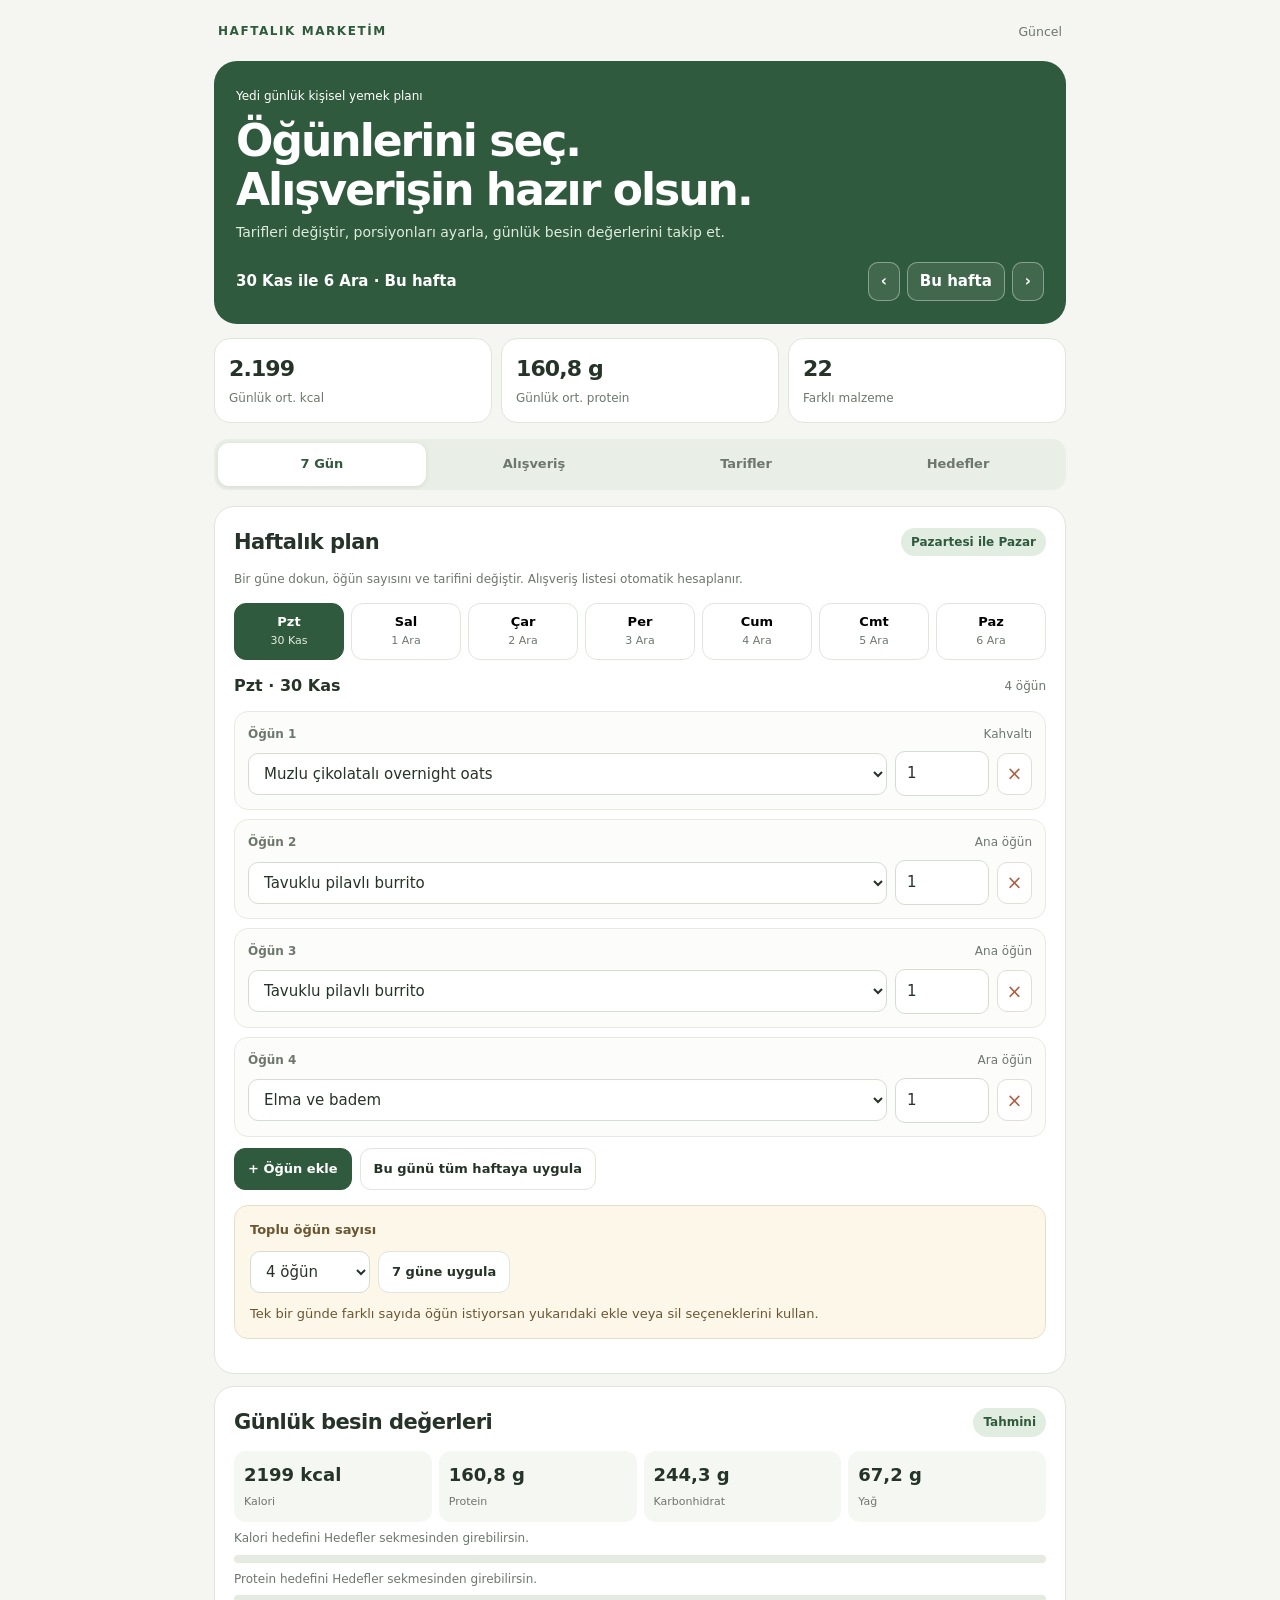
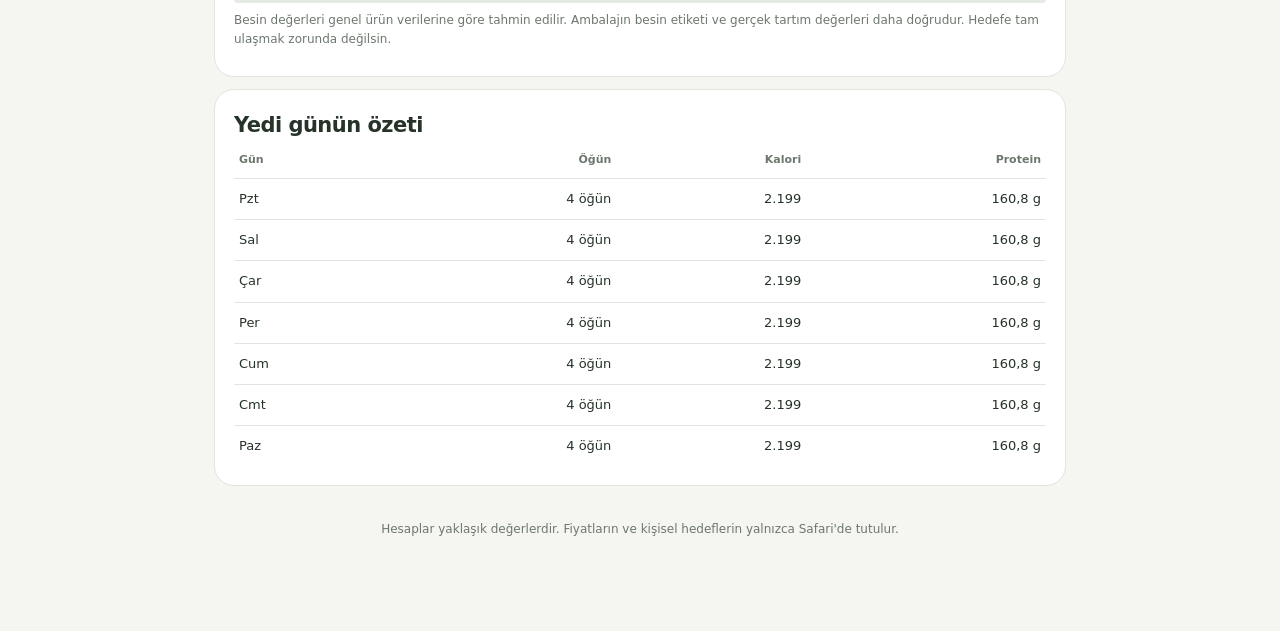
==== meal-planner/index.html @ 1e343ebe "Launch seven day recipe based shopping and nutrition planner" ====
<!doctype html>
<html lang="tr">
<head>
<meta charset="utf-8">
<meta name="viewport" content="width=device-width, initial-scale=1, viewport-fit=cover">
<meta name="theme-color" content="#f5f6f1">
<meta name="robots" content="noindex,nofollow">
<meta name="description" content="Yedi günlük yemek planı, tarifler, makro besin hesaplama ve alışveriş listesi.">
<title>Haftalık Marketim | Beslenme Planlayıcısı</title>
<link rel="stylesheet" href="./styles.v2.css?v=2.0">
<script defer src="./engine.v2.js?v=2.0"></script>
<script defer src="./app.v2.js?v=2.0"></script>
</head>
<body>
<main>
  <div class="top">
    <span class="brand">HAFTALIK MARKETİM</span>
    <small id="status">Yükleniyor</small>
  </div>
  <section class="hero">
    <span class="small">Yedi günlük kişisel yemek planı</span>
    <h1>Öğünlerini seç.<br>Alışverişin hazır olsun.</h1>
    <p>Tarifleri değiştir, porsiyonları ayarla, günlük besin değerlerini takip et.</p>
    <div class="weekrow">
      <strong id="weekLabel">Hafta yükleniyor</strong>
      <div class="weeknav">
        <button id="previous" aria-label="Önceki hafta">‹</button>
        <button id="now">Bu hafta</button>
        <button id="next" aria-label="Sonraki hafta">›</button>
      </div>
    </div>
  </section>
  <div id="loadError" class="loading" role="status">Plan yükleniyor...</div>
  <div id="mainContent" class="hidden">
    <div class="summary">
      <div class="metric"><b id="avgCalories">0</b><span>Günlük ort. kcal</span></div>
      <div class="metric"><b id="avgProtein">0 g</b><span>Günlük ort. protein</span></div>
      <div class="metric"><b id="ingredientCount">0</b><span>Farklı malzeme</span></div>
    </div>
    <nav class="tabs" role="tablist" aria-label="Uygulama bölümleri">
      <button data-tab="plan" class="active" role="tab" aria-selected="true">7 Gün</button>
      <button data-tab="shopping" role="tab" aria-selected="false">Alışveriş</button>
      <button data-tab="recipes" role="tab" aria-selected="false">Tarifler</button>
      <button data-tab="goals" role="tab" aria-selected="false">Hedefler</button>
    </nav>
    <section id="planPane">
      <div class="panel">
        <div class="panelheader"><h2>Haftalık plan</h2><span class="pill">Pazartesi ile Pazar</span></div>
        <p class="muted small">Bir güne dokun, öğün sayısını ve tarifini değiştir. Alışveriş listesi otomatik hesaplanır.</p>
        <div id="days" class="daylist" aria-label="Haftanın günleri"></div>
        <div class="panelheader">
          <h3 id="dayHeading">Gün</h3>
          <span id="mealCountText" class="small muted">4 öğün</span>
        </div>
        <div id="slots"></div>
        <div class="buttonrow">
          <button id="addMeal" class="btn main">+ Öğün ekle</button>
          <button id="cloneDay" class="btn">Bu günü tüm haftaya uygula</button>
        </div>
        <div class="note"><b>Toplu öğün sayısı</b>
          <div class="buttonrow">
            <select id="dailyMealCount" aria-label="Tüm günler için öğün sayısı" style="width:120px">
              <option value="1">1 öğün</option><option value="2">2 öğün</option>
              <option value="3">3 öğün</option><option value="4" selected>4 öğün</option>
              <option value="5">5 öğün</option><option value="6">6 öğün</option>
              <option value="7">7 öğün</option><option value="8">8 öğün</option>
            </select>
            <button id="applyCount" class="btn">7 güne uygula</button>
          </div>
          Tek bir günde farklı sayıda öğün istiyorsan yukarıdaki ekle veya sil seçeneklerini kullan.
        </div>
      </div>
      <div class="panel">
        <div class="panelheader"><h2>Günlük besin değerleri</h2><span class="pill">Tahmini</span></div>
        <div id="todayMacros" class="macrogrid"></div>
        <div class="targetline" id="calorieTargetText"></div><div class="track"><div id="calorieProgress" style="width:0%"></div></div>
        <div class="targetline" id="proteinTargetText"></div><div class="track"><div id="proteinProgress" style="width:0%"></div></div>
        <p class="muted small">Besin değerleri genel ürün verilerine göre tahmin edilir. Ambalajın besin etiketi ve gerçek tartım değerleri daha doğrudur. Hedefe tam ulaşmak zorunda değilsin.</p>
      </div>
      <div class="panel">
        <h2>Yedi günün özeti</h2>
        <table class="seven">
          <thead><tr><th>Gün</th><th>Öğün</th><th>Kalori</th><th>Protein</th></tr></thead>
          <tbody id="weekRows"></tbody>
        </table>
      </div>
    </section>
    <section id="shoppingPane" class="hidden">
      <div class="panel">
        <h2>Otomatik alışveriş listesi</h2>
        <p class="muted small">Aşağıdaki miktarlar 7 güne seçtiğin bütün tariflerin toplamıdır. Paketler Türkiye'deki yaygın satış boyutlarına yuvarlanır.</p>
        <p id="shoppingInfo"></p>
        <div class="toolbar">
          <input id="shopSearch" type="search" placeholder="Ürün ara" aria-label="Alışverişte ürün ara">
          <div class="filters">
            <button class="filter active" data-filter="all">Tümü</button>
            <button class="filter" data-filter="needed">Alınacak</button>
            <button class="filter" data-filter="bought">Alınan</button>
            <button class="filter" data-filter="stock">Evde var</button>
          </div>
        </div>
        <div class="note"><b>Fiyat hesabı</b>Paketli üründe bir paket fiyatı, açık reyonda 100 gram fiyatı gir. Toplam, gereken paket sayısıyla çarpılır. Bilinmeyen fiyatlar toplamın dışında kalır. “Evde var” seçeneği malzemenin tamamının evde bulunduğunu varsayar.</div>
        <div id="shopGroups"></div>
        <div class="buttonrow">
          <button id="copyShopping" class="btn main">Alınacak listeyi kopyala</button>
          <button id="resetPurchased" class="btn">Bu haftanın tiklerini temizle</button>
        </div>
      </div>
      <div class="note"><b>Okulda soğuk taşıma</b>Tavuklu, pilavlı ve sütlü yemekleri oda sıcaklığında gün boyu bekletme. Okulda buzdolabı yoksa 4°C altında tutabildiğin doğrulanmış bir taşıma düzeni gerekiyor. Mikrodalga güvenli olmayan saklamayı telafi etmez.</div>
    </section>
    <section id="recipesPane" class="hidden">
      <div class="panel">
        <div class="panelheader"><h2>Tarif kitaplığı</h2><span class="pill">6 tarif</span></div>
        <p class="small muted">Öğün seçimi sırasında bu tariflerden istediğini kullanabilirsin. Bir porsiyonun kalorisi ve proteini malzemelerden hesaplanır.</p>
      </div>
      <div id="recipeList"></div>
    </section>
    <section id="goalsPane" class="hidden">
      <div class="panel">
        <h2>Kişisel hedeflerin</h2>
        <p class="muted small">Buraya girdiğin sayılar yalnızca bu Safari tarayıcısında saklanır. GitHub'a gönderilmez.</p>
        <div class="field">
          <label for="goalCalories">Günlük kalori hedefi (kcal)</label>
          <input id="goalCalories" type="number" min="0" step="50" placeholder="Örneğin 2500" inputmode="numeric">
        </div>
        <div class="field">
          <label for="referenceKg">Protein hesabı için referans ağırlık (kg)</label>
          <input id="referenceKg" type="number" min="0" step="1" placeholder="Örneğin 95" inputmode="decimal">
          <p class="small muted">Mevcut kilon yerine hedef veya uygun bir referans ağırlık kullanabilirsin. Bu bir klinik değerlendirme değil.</p>
        </div>
        <div class="field">
          <label for="proteinFactor">Referans kg başına protein (g/kg)</label>
          <select id="proteinFactor" style="max-width:240px">
            <option value="1.4">1,4 g/kg</option><option value="1.5">1,5 g/kg</option>
            <option value="1.6" selected>1,6 g/kg</option><option value="1.7">1,7 g/kg</option>
            <option value="1.8">1,8 g/kg</option><option value="1.9">1,9 g/kg</option>
            <option value="2">2,0 g/kg</option>
          </select>
        </div>
        <div class="field">
          <label for="proteinManual">İstersen doğrudan günlük protein hedefi (g)</label>
          <input id="proteinManual" type="number" min="0" step="5" placeholder="Boşsa kg × katsayı" inputmode="numeric">
        </div>
        <div class="panel" style="margin:14px 0 0;padding:15px;background:#f5f7f2">
          <h3 id="proteinEstimate">Hedef için referans ağırlık gir.</h3>
          <p id="averageNutrition" class="small muted"></p>
        </div>
        <p class="small muted">Bu hesaplar bilgilendirme amaçlıdır. Özellikle böbrek hastalığı veya başka bir sağlık durumu varsa kişisel protein hedefini bir sağlık uzmanıyla belirlemelisin.</p>
      </div>
      <div class="panel">
        <h2>FreeLLMAPI planı</h2>
        <p>Hesaplama motoru çevrimdışı da çalışır. Bir yapay zekâ modeli daha sonra tarif önerileri, lezzet çeşitliliği ve bütçe optimizasyonu için eklenebilir.</p>
        <p class="small muted">Bu public sitede FreeLLMAPI United API anahtarı tutulmuyor. Doğrudan canlı bağlantı açmak anahtarı başkalarına göstereceği için güvenli olmaz. Bu özellik şimdilik etkin değil.</p>
        <button id="copyAI" class="btn main">Haftalık AI özetini kopyala</button>
        <p class="small muted">İstersen planını ChatGPT'ye veya kendi FreeLLMAPI istemcine yapıştırıp yorumlatabilirsin. Kopyalama dışında veri gönderilmez.</p>
      </div>
    </section>
  </div>
  <footer class="foot">Hesaplar yaklaşık değerlerdir. Fiyatların ve kişisel hedeflerin yalnızca Safari'de tutulur.</footer>
</main>
</body></html>
---- meal-planner/styles.v2.css ----
:root{color-scheme:light;--bg:#f5f6f1;--ink:#263329;--sub:#6d776e;--green:#305a3d;--greenlight:#e1ede1;--line:#dfe6dd;--card:#fff;--accent:#e5b87a;--bad:#aa6041}
*{box-sizing:border-box}html{scroll-behavior:smooth}body{margin:0;background:var(--bg);color:var(--ink);font:15px/1.55 system-ui,-apple-system,BlinkMacSystemFont,"Segoe UI",sans-serif}button,input,select{font:inherit}button{cursor:pointer}button:focus-visible,input:focus-visible,select:focus-visible{outline:3px solid #9cc5a4;outline-offset:2px}
main{max-width:880px;margin:auto;padding:22px 14px 70px}.brand{font-size:12px;letter-spacing:.13em;color:var(--green);font-weight:800;text-transform:uppercase}.top{display:flex;align-items:center;justify-content:space-between;margin:0 4px 20px;gap:8px}.top small{color:var(--sub)}h1{font-size:clamp(30px,5vw,44px);letter-spacing:-.045em;line-height:1.12;margin:8px 0}h2{font-size:21px;letter-spacing:-.025em;margin:0}h3{font-size:16px;margin:0}p{margin:8px 0}.muted{color:var(--sub)}.small{font-size:12px}.hero{background:var(--green);color:white;border-radius:23px;padding:23px 22px;margin-bottom:14px}.hero p{color:#deebdf;font-size:14px;margin:4px 0 18px}.weekrow{display:flex;justify-content:space-between;align-items:center;gap:8px;flex-wrap:wrap}.weekrow strong{font-size:15px}.weeknav{display:flex;gap:7px}.weeknav button{background:#ffffff16;color:white;border:1px solid #ffffff60;border-radius:10px;padding:7px 12px;font-weight:750}.summary{display:grid;grid-template-columns:repeat(3,1fr);gap:9px;margin:12px 0}.metric{background:var(--card);border:1px solid var(--line);border-radius:16px;padding:13px 14px;min-width:0}.metric b{display:block;font-size:22px;letter-spacing:-.04em}.metric span{font-size:12px;color:var(--sub)}
.tabs{display:grid;grid-template-columns:repeat(4,1fr);gap:4px;background:#e9eee7;padding:4px;border-radius:14px;margin:16px 0}.tabs button{border:0;border-radius:11px;padding:11px 4px;background:transparent;color:var(--sub);font-size:13px;font-weight:750}.tabs button.active{background:white;box-shadow:0 1px 5px #15341a18;color:var(--green)}
.panel{background:var(--card);border:1px solid var(--line);border-radius:20px;padding:19px;margin:12px 0}.panelheader{display:flex;justify-content:space-between;align-items:center;gap:8px;flex-wrap:wrap;margin-bottom:12px}.daylist{display:grid;grid-template-columns:repeat(7,minmax(0,1fr));gap:7px;margin:14px 0}.daybtn{border:1px solid var(--line);background:white;border-radius:12px;padding:10px 3px;line-height:1.25;text-align:center}.daybtn strong{display:block;font-size:13px}.daybtn small{font-size:11px;color:var(--sub)}.daybtn.active{background:var(--green);border-color:var(--green);color:#fff}.daybtn.active small{color:#e5ece4}
.slot{border:1px solid #e6eae4;background:#fcfdfa;border-radius:14px;margin-bottom:9px;padding:13px}.slotHead{display:flex;align-items:center;justify-content:space-between;gap:10px;margin-bottom:8px}.slotHead label{font-size:12px;color:var(--sub);font-weight:800}.slotFields{display:grid;grid-template-columns:minmax(0,1fr) 94px 35px;gap:8px;align-items:center}
select,input[type="number"],input[type="search"]{border:1px solid #d4ddd3;background:#fff;color:var(--ink);border-radius:10px;padding:10px 11px;width:100%;min-width:0;font-size:15px}select{appearance:auto}
.delbtn{border:1px solid #e3ddd8;background:#fff;color:var(--bad);border-radius:10px;height:42px;width:35px;font-size:19px}
.btn{border:1px solid var(--line);background:white;color:var(--ink);border-radius:11px;padding:10px 13px;font-size:13px;font-weight:800}.btn.main{color:white;background:var(--green);border-color:var(--green)}.btn:disabled{opacity:.5;cursor:not-allowed}.buttonrow{display:flex;gap:8px;flex-wrap:wrap;margin:11px 0}.pill{background:var(--greenlight);color:var(--green);display:inline-block;border-radius:99px;padding:5px 10px;font-size:12px;font-weight:750}.macrogrid{display:grid;grid-template-columns:repeat(4,1fr);gap:7px}.macro{background:#f5f7f2;border-radius:12px;padding:10px;min-width:0}.macro b{display:block;font-size:18px}.macro span{color:var(--sub);font-size:11px}
.track{height:8px;background:#e6ebe2;border-radius:10px;overflow:hidden;margin:7px 0}.track>div{height:100%;background:#84b794;border-radius:10px;max-width:100%}.targetline{font-size:12px;color:var(--sub);margin-top:7px}.seven{border-collapse:collapse;width:100%}.seven td,.seven th{border-bottom:1px solid var(--line);text-align:left;padding:10px 5px;font-size:13px}.seven th{font-size:11px;color:var(--sub);font-weight:800}.seven td:not(:first-child),.seven th:not(:first-child){text-align:right}.seven tr:last-child td{border:0}
.toolbar{display:flex;align-items:center;gap:9px;justify-content:space-between;flex-wrap:wrap;margin:15px 0}.toolbar input{flex:1 1 150px}.filters{display:flex;gap:5px;flex-wrap:wrap}.filter{background:white;color:var(--sub);border:1px solid var(--line);border-radius:99px;padding:8px 11px;font-size:12px;font-weight:750}.filter.active{background:var(--green);color:white;border-color:var(--green)}
.group{margin:16px 0}.gtitle{display:flex;align-items:baseline;justify-content:space-between;margin:0 2px 8px}.gtitle small{color:var(--sub)}.items{background:white;border:1px solid var(--line);border-radius:16px;overflow:hidden}.item{display:flex;align-items:flex-start;gap:10px;padding:13px;border-bottom:1px solid #edf0ed}.item:last-child{border:0}.item .check{width:23px;height:23px;accent-color:var(--green);flex:0 0 23px;margin-top:3px}.item .body{min-width:0;flex:1}.item .title{font-size:14px;font-weight:800;line-height:1.3}.item.bought .title{text-decoration:line-through;color:var(--sub)}.item .detail{color:var(--green);font-size:12px;margin-top:4px}.item .subdetail{color:var(--sub);font-size:12px;margin-top:3px}.stock{border:1px solid #cbd9ce;border-radius:99px;background:#f6faf6;color:#426c4c;padding:5px 9px;margin-top:7px;font-size:12px;font-weight:700}.stock.on{background:#dbece0;border-color:#97b8a0}.price{border:1px solid #dce6dd;background:white;border-radius:8px;padding:6px 8px;font-size:12px;white-space:nowrap;max-width:95px}.priceedit{width:90px!important;padding:6px!important;font-size:13px!important}
.recipe{margin:12px 0;padding:17px 18px;background:white;border:1px solid var(--line);border-radius:17px}.recipe ul,.recipe ol{padding-left:22px}.recipe li{margin:6px 0}.recipehead{display:flex;justify-content:space-between;align-items:flex-start;gap:8px;flex-wrap:wrap}.recipe .subline{font-size:13px;color:var(--sub)}.recipe details summary{font-size:13px;color:var(--green);font-weight:800;cursor:pointer;margin-top:10px}.recipe details{margin-top:12px}
.field{margin:15px 0}.field label{display:block;font-size:13px;color:var(--sub);font-weight:800;margin-bottom:6px}.field input{max-width:240px}.note{border-radius:14px;padding:14px 15px;background:#fcf7e8;border:1px solid #e9dfc4;color:#695733;font-size:13px;margin:15px 0}.note b{display:block;margin-bottom:4px}.loading{min-height:60px;color:var(--sub);padding:20px}.hidden{display:none!important}.foot{color:var(--sub);text-align:center;padding:22px 4px;font-size:12px}
@media(max-width:600px){main{padding:13px 9px 70px}.hero{padding:19px 15px}.metric{padding:10px 9px}.metric b{font-size:19px}.metric span{font-size:11px}.daylist{gap:4px}.daybtn{padding:9px 2px}.daybtn strong{font-size:12px}.daybtn small{font-size:10px}.panel{padding:14px}.macrogrid{grid-template-columns:repeat(2,1fr)}.slotFields{grid-template-columns:minmax(0,1fr) 75px 35px;gap:5px}.slotFields select{font-size:13px;padding:9px 5px}.slotFields input{padding:9px 5px}.item{padding:11px 9px}.tabs button{font-size:12px;padding:11px 2px}}
@media(max-width:360px){.tabs button{font-size:11px}.daybtn strong{font-size:11px}.daybtn small{font-size:9px}.summary{gap:5px}}
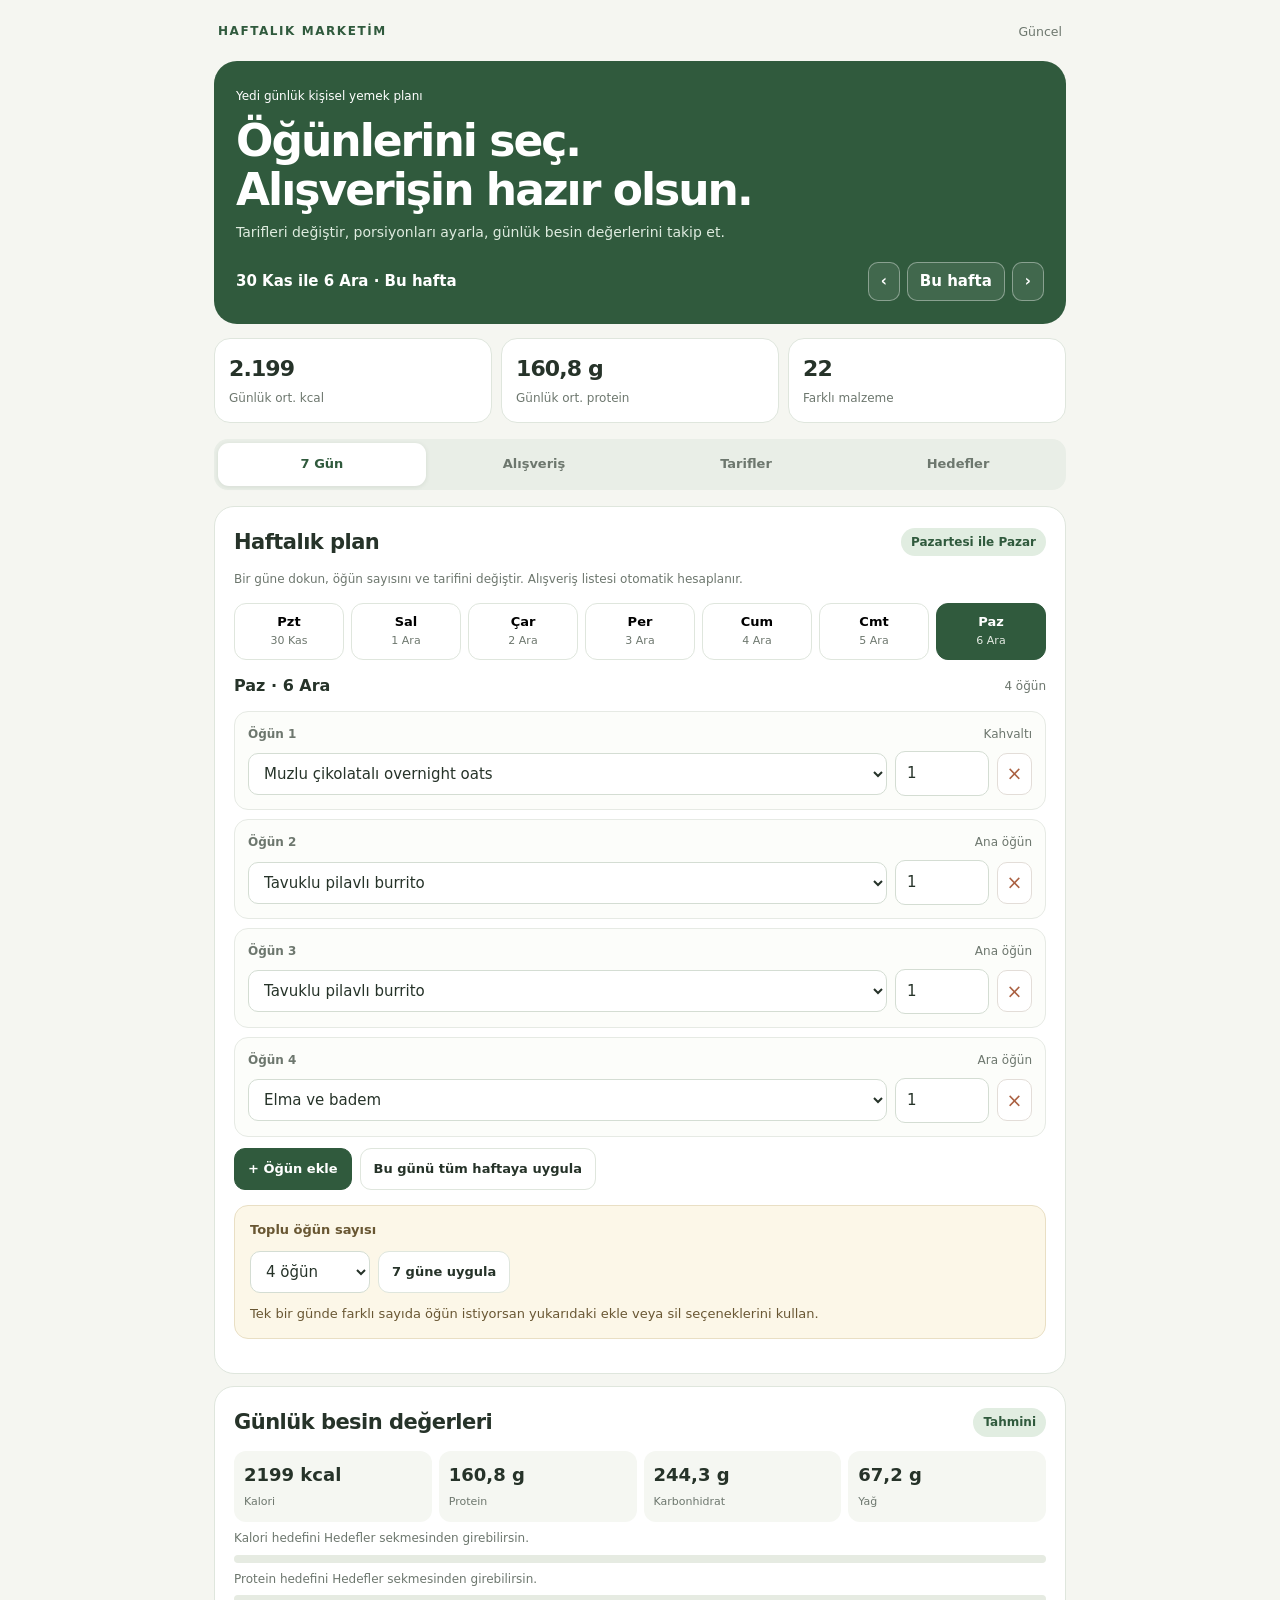
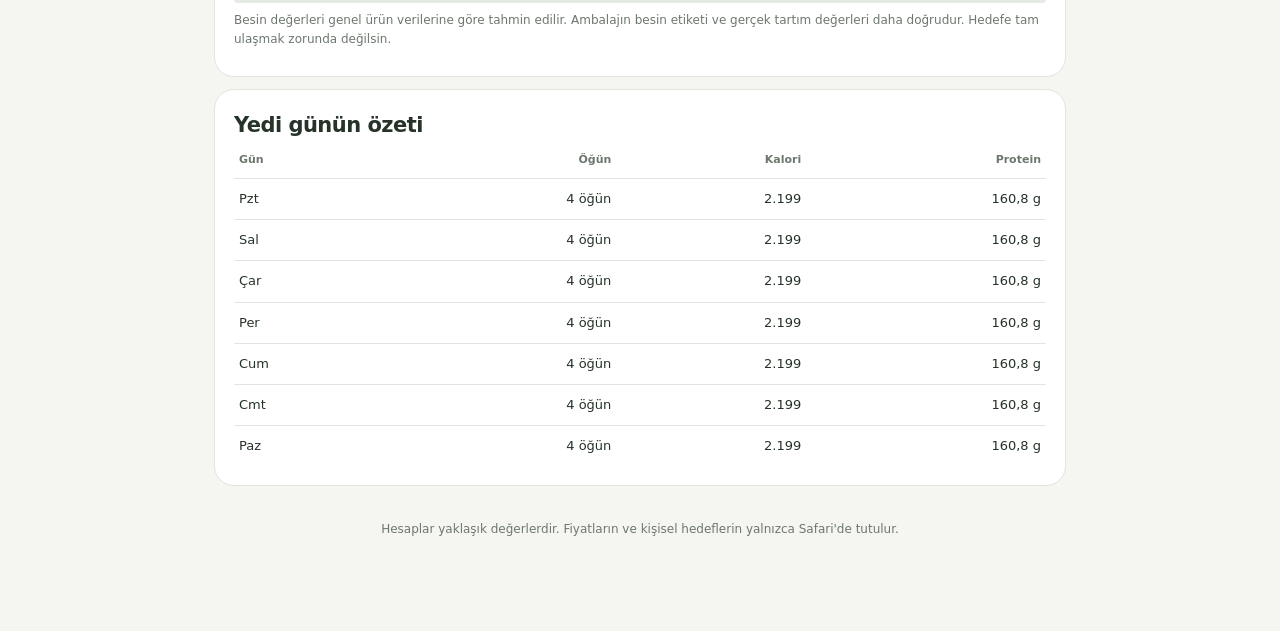
==== commit 415d5a62: "Add collapsible kitchen measurements toggle to recipes and grocery views" ====
--- a/meal-planner/index.html
+++ b/meal-planner/index.html
@@ -7,9 +7,10 @@
 <meta name="robots" content="noindex,nofollow">
 <meta name="description" content="Yedi günlük yemek planı, tarifler, makro besin hesaplama ve alışveriş listesi.">
 <title>Haftalık Marketim | Beslenme Planlayıcısı</title>
-<link rel="stylesheet" href="./styles.v2.css?v=2.0">
-<script defer src="./engine.v2.js?v=2.0"></script>
-<script defer src="./app.v2.js?v=2.0"></script>
+<link rel="stylesheet" href="./styles.v2.css?v=2.1">
+<script defer src="./engine.v2.js?v=2.1"></script>
+<script defer src="./kitchen.v2.js?v=2.1"></script>
+<script defer src="./app.v2.js?v=2.1"></script>
 </head>
 <body>
 <main>
@@ -87,8 +88,9 @@
     </section>
     <section id="shoppingPane" class="hidden">
       <div class="panel">
-        <h2>Otomatik alışveriş listesi</h2>
+        <div class="panelheader"><h2>Otomatik alışveriş listesi</h2><button id="kitchenToggleShopping" class="btn measure-toggle" type="button" aria-pressed="false">Mutfak ölçüsü: Kapalı</button></div>
         <p class="muted small">Aşağıdaki miktarlar 7 güne seçtiğin bütün tariflerin toplamıdır. Paketler Türkiye'deki yaygın satış boyutlarına yuvarlanır.</p>
+        <p id="shoppingMeasuresNote" class="measure-note hidden">Mutfak ölçüleri yaklaşıktır. Market alışverişinde paket ve gram miktarı esas alınır.</p>
         <p id="shoppingInfo"></p>
         <div class="toolbar">
           <input id="shopSearch" type="search" placeholder="Ürün ara" aria-label="Alışverişte ürün ara">
@@ -110,8 +112,9 @@
     </section>
     <section id="recipesPane" class="hidden">
       <div class="panel">
-        <div class="panelheader"><h2>Tarif kitaplığı</h2><span class="pill">6 tarif</span></div>
+        <div class="panelheader"><h2>Tarif kitaplığı</h2><button id="kitchenToggleRecipes" class="btn measure-toggle" type="button" aria-pressed="false">Mutfak ölçüsü: Kapalı</button></div>
         <p class="small muted">Öğün seçimi sırasında bu tariflerden istediğini kullanabilirsin. Bir porsiyonun kalorisi ve proteini malzemelerden hesaplanır.</p>
+        <p id="recipeMeasuresNote" class="measure-note hidden">1 çay kaşığı 5 ml, 1 tatlı kaşığı 10 ml, 1 yemek kaşığı 15 ml, 1 su bardağı 200 ml kabul edilir. Karşılıklar yaklaşık değerlerdir. Çiğ tavuk gibi hassas porsiyonları tartıyla ölç.</p>
       </div>
       <div id="recipeList"></div>
     </section>
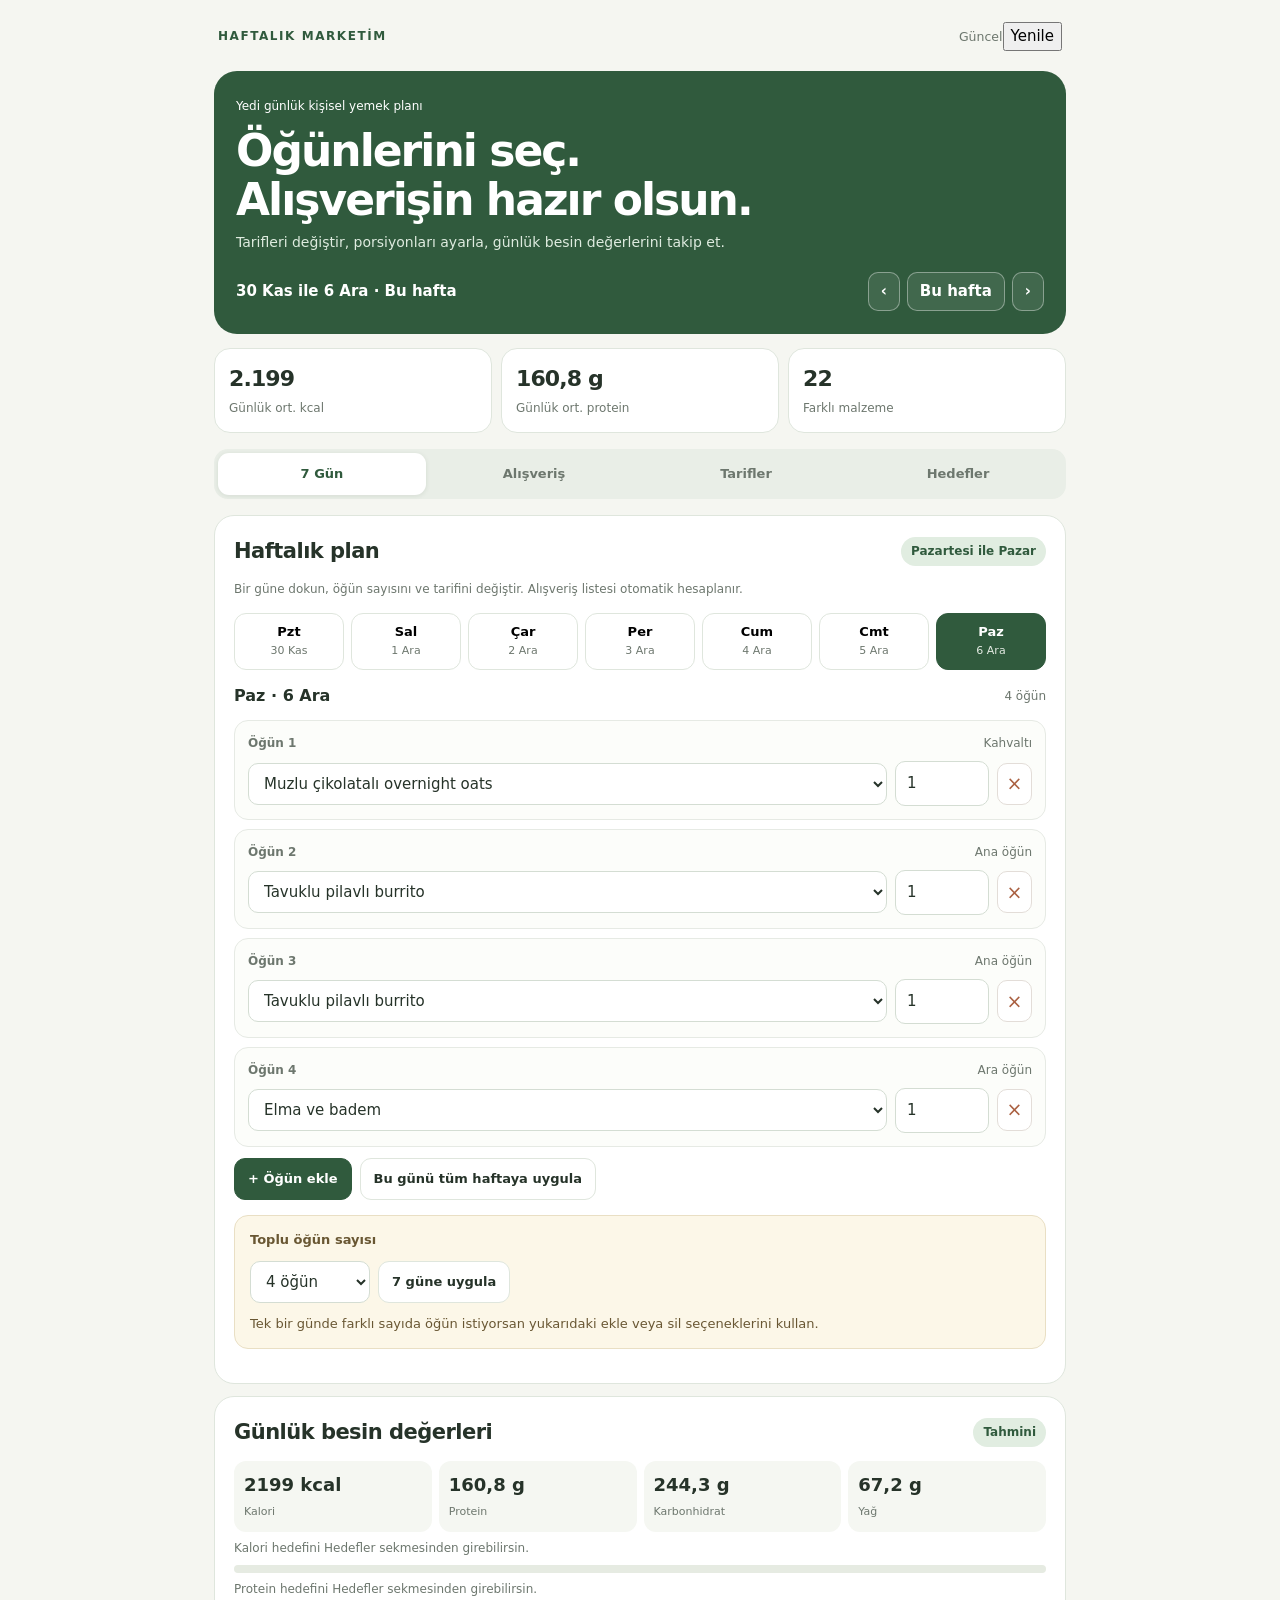
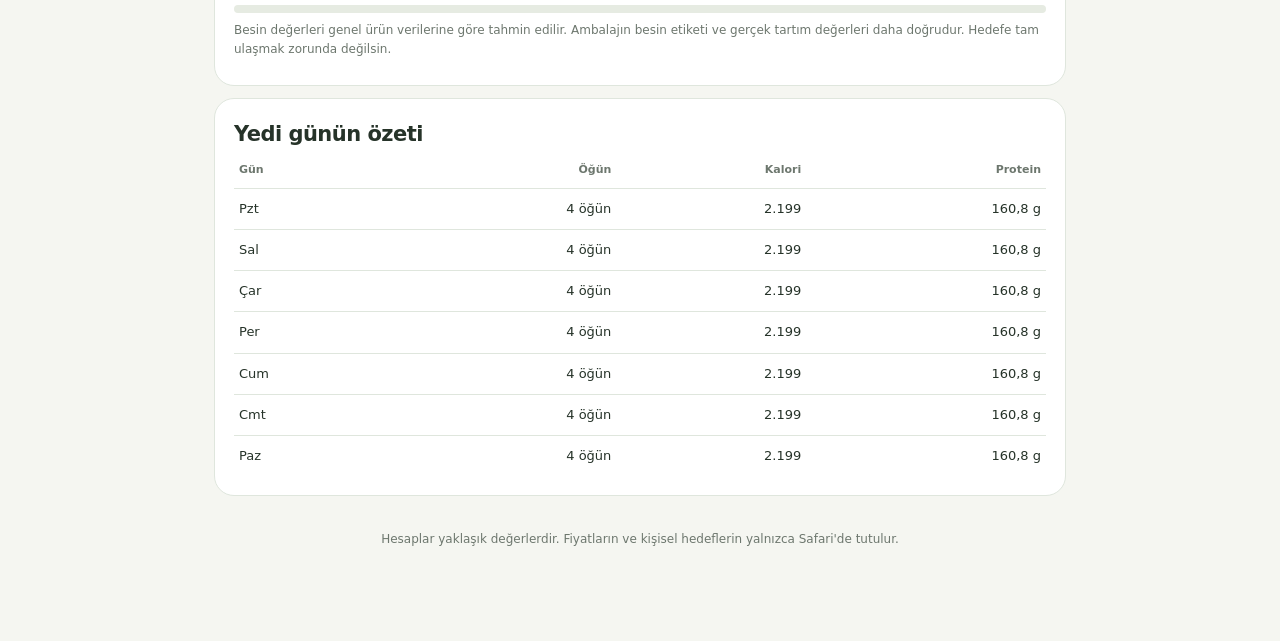
==== commit 96bac591: "Add visible force refresh control for iOS home screen caching" ====
--- a/meal-planner/index.html
+++ b/meal-planner/index.html
@@ -4,19 +4,20 @@
 <meta charset="utf-8">
 <meta name="viewport" content="width=device-width, initial-scale=1, viewport-fit=cover">
 <meta name="theme-color" content="#f5f6f1">
+<meta name="app-version" content="2.2.0">
 <meta name="robots" content="noindex,nofollow">
 <meta name="description" content="Yedi günlük yemek planı, tarifler, makro besin hesaplama ve alışveriş listesi.">
 <title>Haftalık Marketim | Beslenme Planlayıcısı</title>
-<link rel="stylesheet" href="./styles.v2.css?v=2.1">
+<link rel="stylesheet" href="./styles.v2.css?v=2.2">
 <script defer src="./engine.v2.js?v=2.1"></script>
 <script defer src="./kitchen.v2.js?v=2.1"></script>
-<script defer src="./app.v2.js?v=2.1"></script>
+<script defer src="./app.v2.js?v=2.2"></script>
 </head>
 <body>
 <main>
   <div class="top">
     <span class="brand">HAFTALIK MARKETİM</span>
-    <small id="status">Yükleniyor</small>
+    <div class="top-actions"><small id="status">Yükleniyor</small><button id="forceUpdateBtn" type="button" class="update-button" aria-label="Uygulamanın güncel sürümünü yükle">Yenile</button></div>
   </div>
   <section class="hero">
     <span class="small">Yedi günlük kişisel yemek planı</span>
--- a/meal-planner/styles.v2.css
+++ b/meal-planner/styles.v2.css
@@ -14,3 +14,9 @@
 .field{margin:15px 0}.field label{display:block;font-size:13px;color:var(--sub);font-weight:800;margin-bottom:6px}.field input{max-width:240px}.note{border-radius:14px;padding:14px 15px;background:#fcf7e8;border:1px solid #e9dfc4;color:#695733;font-size:13px;margin:15px 0}.note b{display:block;margin-bottom:4px}.loading{min-height:60px;color:var(--sub);padding:20px}.hidden{display:none!important}.foot{color:var(--sub);text-align:center;padding:22px 4px;font-size:12px}
 @media(max-width:600px){main{padding:13px 9px 70px}.hero{padding:19px 15px}.metric{padding:10px 9px}.metric b{font-size:19px}.metric span{font-size:11px}.daylist{gap:4px}.daybtn{padding:9px 2px}.daybtn strong{font-size:12px}.daybtn small{font-size:10px}.panel{padding:14px}.macrogrid{grid-template-columns:repeat(2,1fr)}.slotFields{grid-template-columns:minmax(0,1fr) 75px 35px;gap:5px}.slotFields select{font-size:13px;padding:9px 5px}.slotFields input{padding:9px 5px}.item{padding:11px 9px}.tabs button{font-size:12px;padding:11px 2px}}
 @media(max-width:360px){.tabs button{font-size:11px}.daybtn strong{font-size:11px}.daybtn small{font-size:9px}.summary{gap:5px}}
+
+/* Kitchen measurement toggle */
+.measure-toggle{white-space:nowrap;border-color:#c4d7c8;color:var(--green);background:#f4faf5;transition:background .15s,color .15s}
+.measure-toggle.enabled{background:var(--green);color:white;border-color:var(--green)}
+.measure-note{border:1px solid #dce5d5;background:#f4f8f1;border-radius:12px;padding:10px 12px;font-size:12px;color:#506453;margin:10px 0 14px}
+@media(max-width:430px){.panelheader .measure-toggle{font-size:12px;padding:9px 10px}}
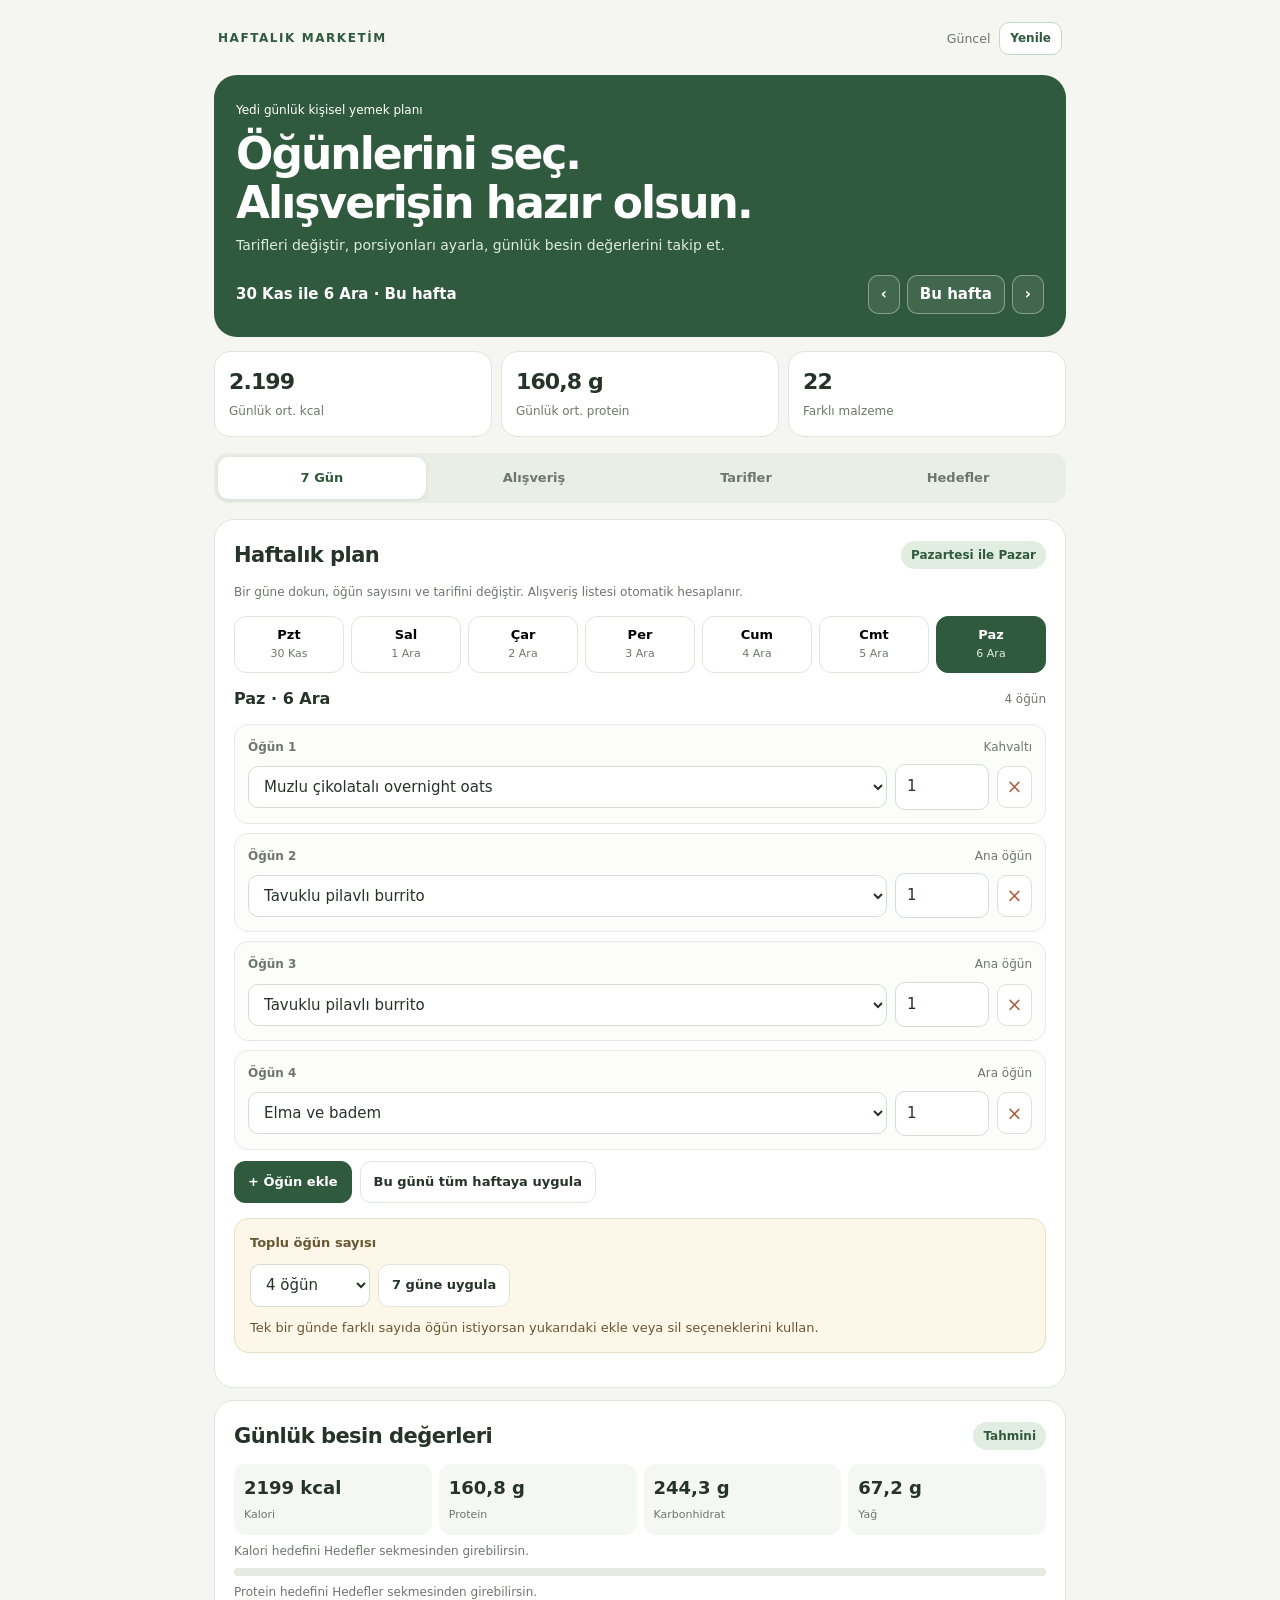
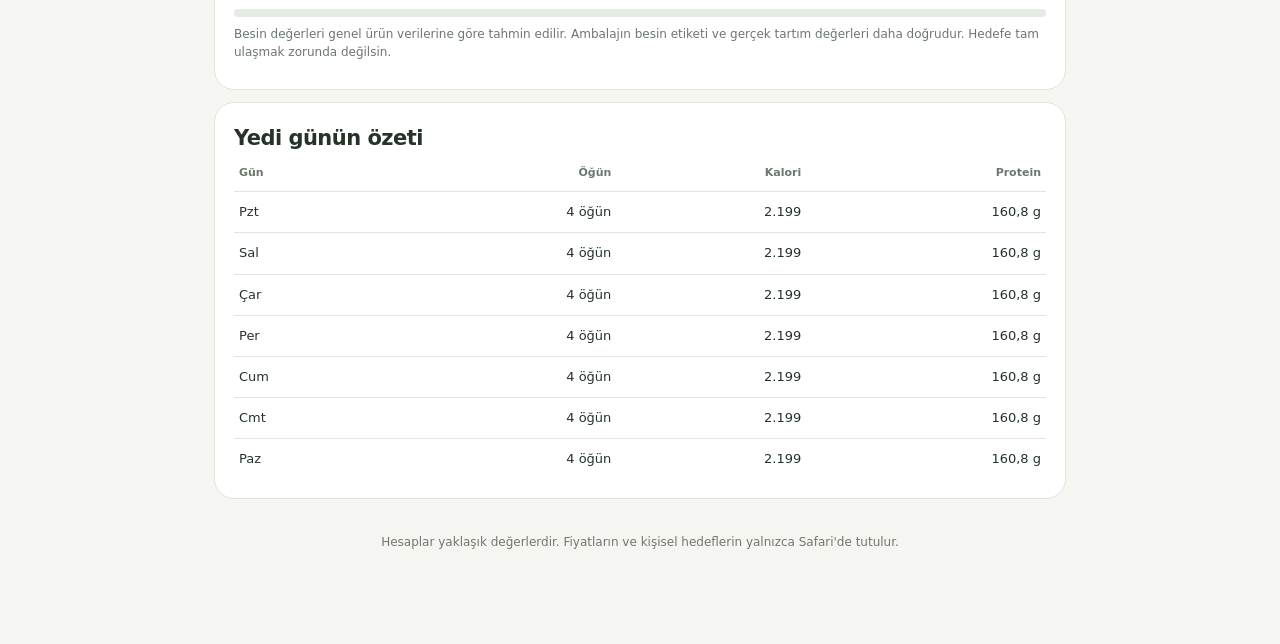
==== commit 1e586d35: "Release batch preparation in recipes and refresh Safari assets version 2.3" ====
--- a/meal-planner/index.html
+++ b/meal-planner/index.html
@@ -4,14 +4,14 @@
 <meta charset="utf-8">
 <meta name="viewport" content="width=device-width, initial-scale=1, viewport-fit=cover">
 <meta name="theme-color" content="#f5f6f1">
-<meta name="app-version" content="2.2.0">
+<meta name="app-version" content="2.3.0">
 <meta name="robots" content="noindex,nofollow">
 <meta name="description" content="Yedi günlük yemek planı, tarifler, makro besin hesaplama ve alışveriş listesi.">
 <title>Haftalık Marketim | Beslenme Planlayıcısı</title>
-<link rel="stylesheet" href="./styles.v2.css?v=2.2">
-<script defer src="./engine.v2.js?v=2.1"></script>
+<link rel="stylesheet" href="./styles.v2.css?v=2.3">
+<script defer src="./engine.v2.js?v=2.3"></script>
 <script defer src="./kitchen.v2.js?v=2.1"></script>
-<script defer src="./app.v2.js?v=2.2"></script>
+<script defer src="./app.v2.js?v=2.3"></script>
 </head>
 <body>
 <main>
@@ -114,7 +114,7 @@
     <section id="recipesPane" class="hidden">
       <div class="panel">
         <div class="panelheader"><h2>Tarif kitaplığı</h2><button id="kitchenToggleRecipes" class="btn measure-toggle" type="button" aria-pressed="false">Mutfak ölçüsü: Kapalı</button></div>
-        <p class="small muted">Öğün seçimi sırasında bu tariflerden istediğini kullanabilirsin. Bir porsiyonun kalorisi ve proteini malzemelerden hesaplanır.</p>
+        <p class="small muted">Tarif seçip porsiyonunu ayarlayabilirsin. Her tarifteki Toplu hazırla düğmesi, seçili haftanın toplam porsiyonuna göre tek seferlik malzeme miktarlarını hesaplar.</p>
         <p id="recipeMeasuresNote" class="measure-note hidden">1 çay kaşığı 5 ml, 1 tatlı kaşığı 10 ml, 1 yemek kaşığı 15 ml, 1 su bardağı 200 ml kabul edilir. Karşılıklar yaklaşık değerlerdir. Çiğ tavuk gibi hassas porsiyonları tartıyla ölç.</p>
       </div>
       <div id="recipeList"></div>
--- a/meal-planner/styles.v2.css
+++ b/meal-planner/styles.v2.css
@@ -20,3 +20,35 @@
 .measure-toggle.enabled{background:var(--green);color:white;border-color:var(--green)}
 .measure-note{border:1px solid #dce5d5;background:#f4f8f1;border-radius:12px;padding:10px 12px;font-size:12px;color:#506453;margin:10px 0 14px}
 @media(max-width:430px){.panelheader .measure-toggle{font-size:12px;padding:9px 10px}}
+
+/* iOS home screen refresh control */
+.top-actions{display:flex;gap:9px;align-items:center;justify-content:flex-end}
+.update-button{border:1px solid #c5d7c9;color:var(--green);background:white;padding:6px 10px;border-radius:10px;font-size:12px;font-weight:750;white-space:nowrap}
+.update-button:active{background:var(--greenlight)}
+
+/* Individual recipe batch preparation calculator */
+.recipe-actions{display:flex;gap:8px;flex-wrap:wrap;margin:12px 0 4px}
+.batch-button{border-color:#b1cab5;color:var(--green);background:#edf5ee}
+.batch-button[aria-expanded="true"]{background:var(--green);border-color:var(--green);color:white}
+.batch-panel{margin:14px 0 3px;padding:15px;border-radius:15px;background:#f2f7ef;border:1px solid #c9dbca}
+.batch-panel[hidden]{display:none}
+.batch-caption{color:var(--green);font-size:13px;font-weight:800;margin:0 0 11px}
+.batch-controls{display:flex;align-items:end;gap:8px;flex-wrap:wrap;margin-bottom:12px}
+.batch-controls label{font-size:12px;font-weight:750;color:var(--sub);display:flex;flex-direction:column;gap:5px}
+.batch-controls input{width:115px;max-width:100%}
+.batch-controls .btn{min-height:42px}
+.batch-summary{font-size:13px;font-weight:800;color:var(--green);margin:12px 0 9px}
+.batch-list{list-style:none;padding:0!important;margin:0 0 18px!important}
+.batch-list li{display:flex;justify-content:space-between;align-items:baseline;gap:8px;border-bottom:1px solid #dfe8db;margin:0!important;padding:8px 1px;font-size:13px;flex-direction:row}
+.batch-list li:last-child{border:0}
+.batch-list strong{font-weight:800;color:var(--green)}
+.batch-steps{padding-left:22px}
+.batch-panel h3{margin:10px 0 6px}
+.batch-safety{background:#fff9e9;border:1px solid #eee1c3;border-radius:12px;padding:12px;color:#695a32;font-size:13px;line-height:1.55}
+.batch-footnote{font-size:12px;color:var(--sub);margin:10px 0 0}
+@media(max-width:440px){
+ .batch-panel{padding:12px 10px}
+ .batch-controls input{width:110px}
+ .batch-list li{flex-direction:column;align-items:flex-start;gap:1px}
+ .batch-button{width:100%}
+}
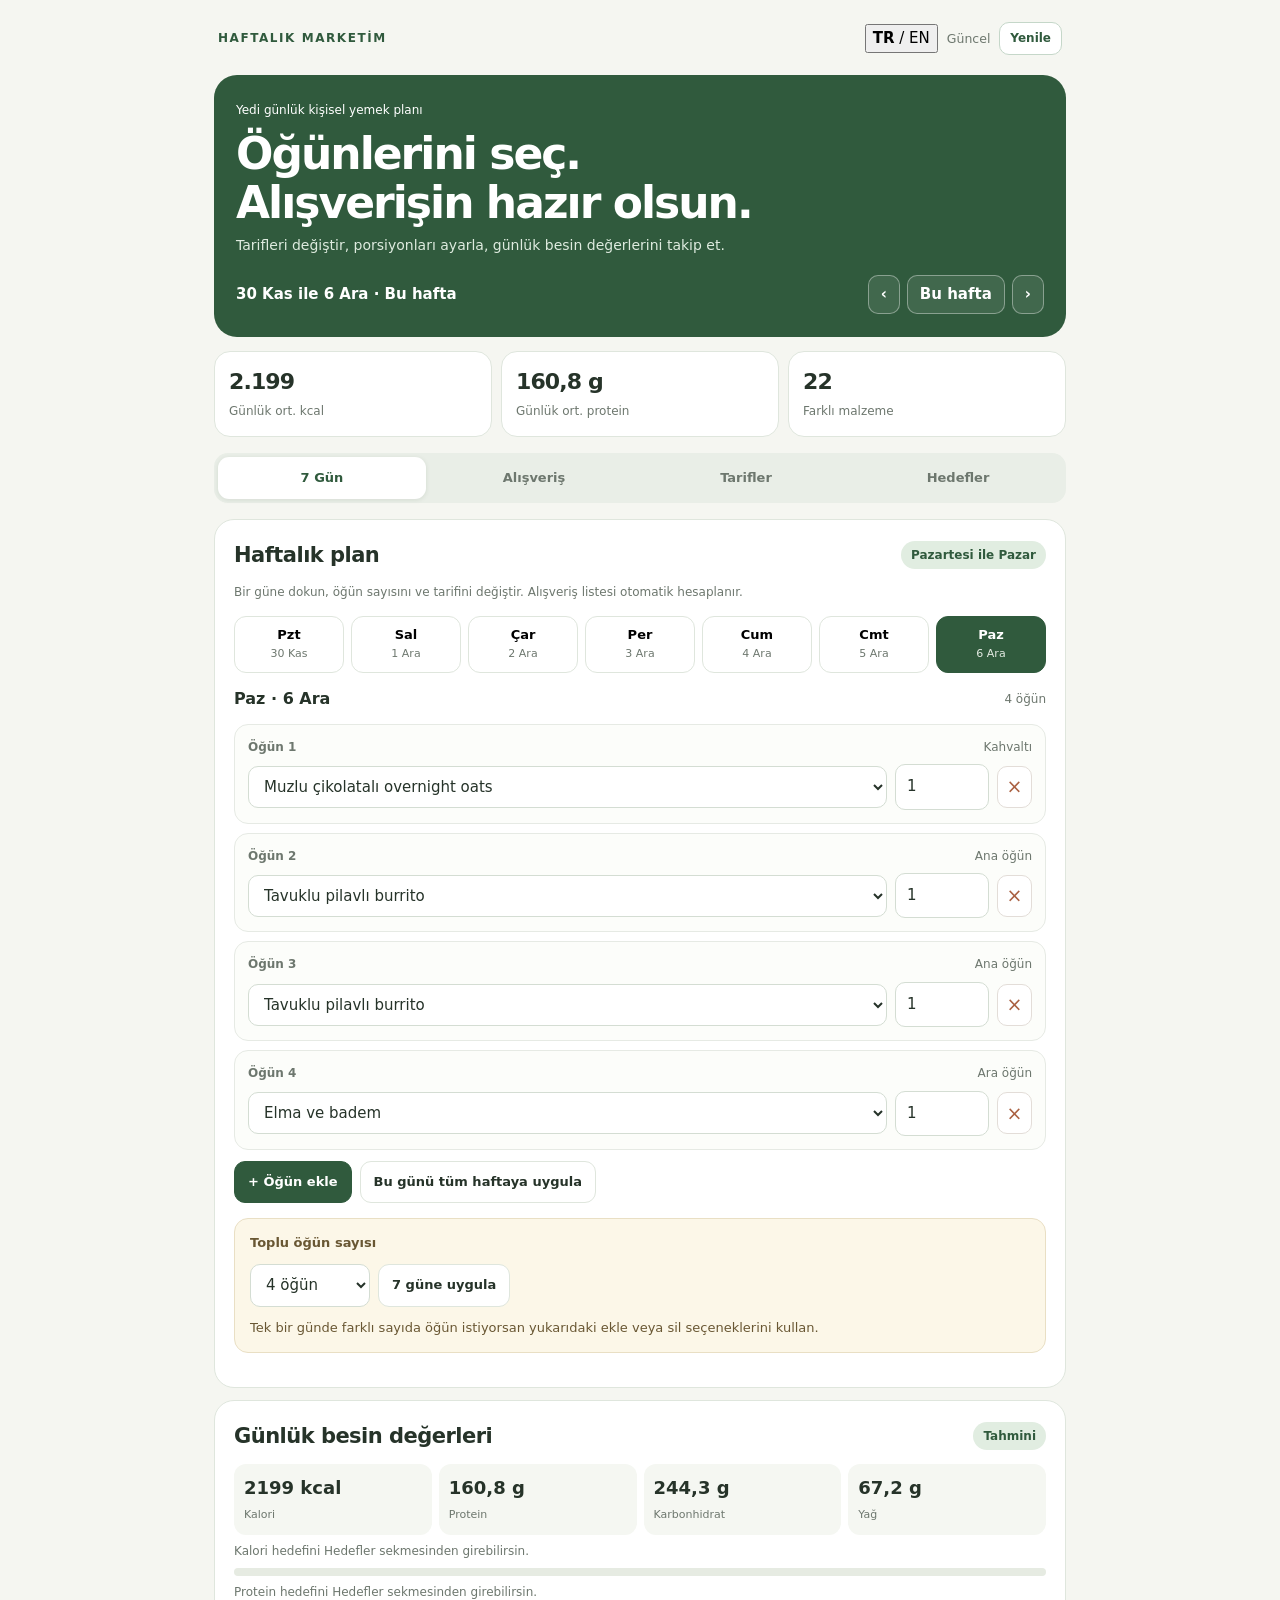
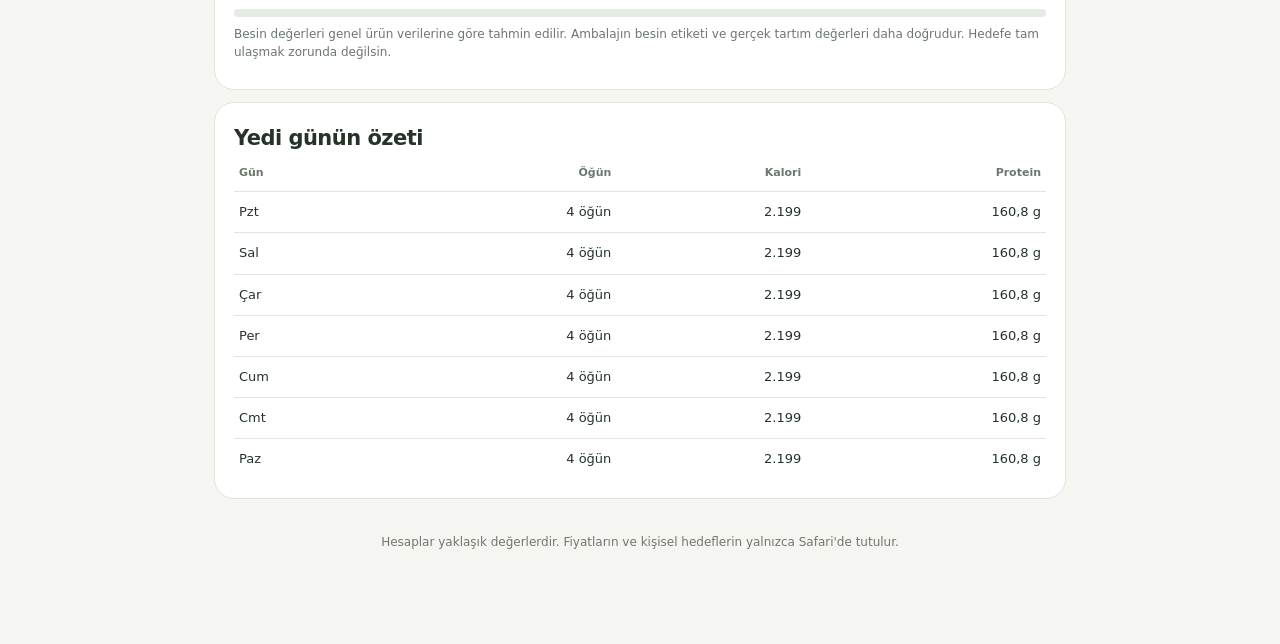
==== commit 938ef965: "Add TR EN language toggle to header and load translation module" ====
--- a/meal-planner/index.html
+++ b/meal-planner/index.html
@@ -4,20 +4,21 @@
 <meta charset="utf-8">
 <meta name="viewport" content="width=device-width, initial-scale=1, viewport-fit=cover">
 <meta name="theme-color" content="#f5f6f1">
-<meta name="app-version" content="2.3.0">
+<meta name="app-version" content="3.0.0">
 <meta name="robots" content="noindex,nofollow">
 <meta name="description" content="Yedi günlük yemek planı, tarifler, makro besin hesaplama ve alışveriş listesi.">
 <title>Haftalık Marketim | Beslenme Planlayıcısı</title>
-<link rel="stylesheet" href="./styles.v2.css?v=2.3">
+<link rel="stylesheet" href="./styles.v2.css?v=3.0">
 <script defer src="./engine.v2.js?v=2.3"></script>
 <script defer src="./kitchen.v2.js?v=2.1"></script>
-<script defer src="./app.v2.js?v=2.3"></script>
+<script defer src="./i18n.v3.js?v=3.0"></script>
+<script defer src="./app.v2.js?v=3.0"></script>
 </head>
 <body>
 <main>
   <div class="top">
     <span class="brand">HAFTALIK MARKETİM</span>
-    <div class="top-actions"><small id="status">Yükleniyor</small><button id="forceUpdateBtn" type="button" class="update-button" aria-label="Uygulamanın güncel sürümünü yükle">Yenile</button></div>
+    <div class="top-actions"><button id="langToggle" class="lang-toggle" type="button" aria-label="Switch to English" title="Switch to English"><strong>TR</strong> / EN</button><small id="status">Yükleniyor</small><button id="forceUpdateBtn" type="button" class="update-button" aria-label="Uygulamanın güncel sürümünü yükle">Yenile</button></div>
   </div>
   <section class="hero">
     <span class="small">Yedi günlük kişisel yemek planı</span>
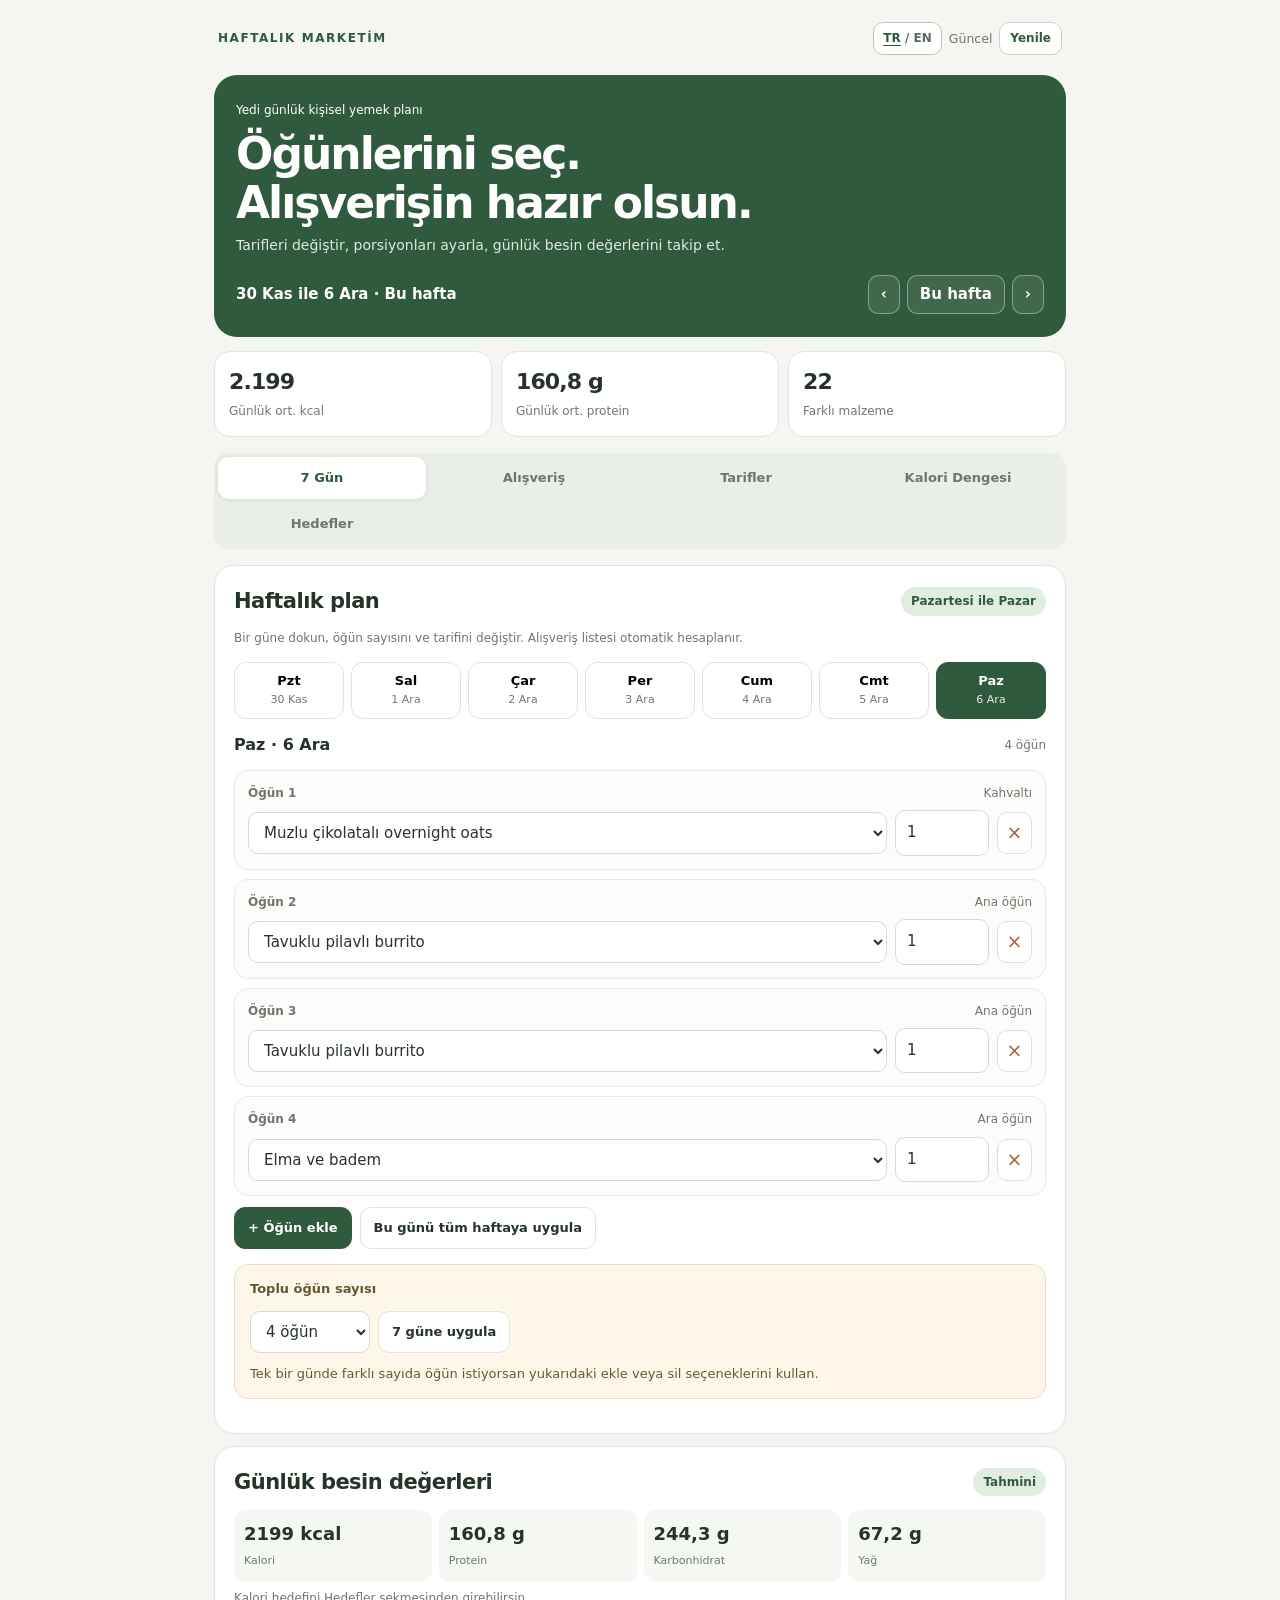
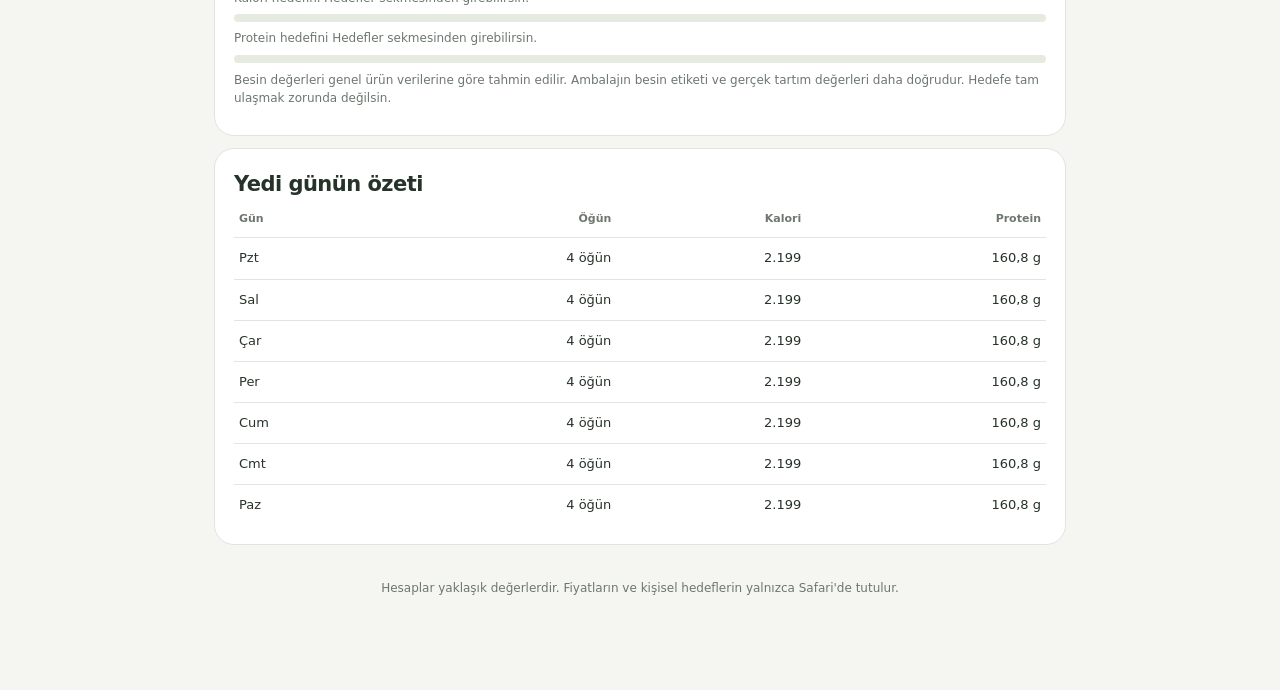
==== commit 7e9d69ef: "Add bilingual energy balance calculator tab and seven day intake logging UI" ====
--- a/meal-planner/index.html
+++ b/meal-planner/index.html
@@ -4,15 +4,17 @@
 <meta charset="utf-8">
 <meta name="viewport" content="width=device-width, initial-scale=1, viewport-fit=cover">
 <meta name="theme-color" content="#f5f6f1">
-<meta name="app-version" content="3.0.0">
+<meta name="app-version" content="3.1.0">
 <meta name="robots" content="noindex,nofollow">
 <meta name="description" content="Yedi günlük yemek planı, tarifler, makro besin hesaplama ve alışveriş listesi.">
 <title>Haftalık Marketim | Beslenme Planlayıcısı</title>
-<link rel="stylesheet" href="./styles.v2.css?v=3.0">
+<link rel="stylesheet" href="./styles.v2.css?v=3.1">
 <script defer src="./engine.v2.js?v=2.3"></script>
 <script defer src="./kitchen.v2.js?v=2.1"></script>
 <script defer src="./i18n.v3.js?v=3.0"></script>
-<script defer src="./app.v2.js?v=3.0"></script>
+<script defer src="./energy.v1.js?v=3.1"></script>
+<script defer src="./app.v2.js?v=3.1"></script>
+<script defer src="./energy-ui.v1.js?v=3.1"></script>
 </head>
 <body>
 <main>
@@ -44,6 +46,7 @@
       <button data-tab="plan" class="active" role="tab" aria-selected="true">7 Gün</button>
       <button data-tab="shopping" role="tab" aria-selected="false">Alışveriş</button>
       <button data-tab="recipes" role="tab" aria-selected="false">Tarifler</button>
+      <button data-tab="energy" role="tab" aria-selected="false">Kalori Dengesi</button>
       <button data-tab="goals" role="tab" aria-selected="false">Hedefler</button>
     </nav>
     <section id="planPane">
@@ -120,6 +123,70 @@
       </div>
       <div id="recipeList"></div>
     </section>
+
+    <section id="energyPane" class="hidden">
+      <div class="panel">
+        <div class="panelheader"><h2 data-energy-en="Energy balance">Kalori dengesi</h2><span class="pill" data-energy-en="Estimate">Tahmini</span></div>
+        <p class="muted small" data-energy-en="Enter your body measurements and daily routine. The calculator estimates your resting energy needs, daily maintenance calories and the balance against your seven day meal plan.">Vücut ölçülerini ve günlük hareket düzenini gir. Hesaplayıcı dinlenme enerjini, tahmini günlük koruma kalorilerini ve yedi günlük öğün planınla farkını hesaplar.</p>
+        <div class="energy-fields">
+          <label><span data-energy-en="Age (years)">Yaş</span><input id="energyAge" type="number" min="18" max="100" step="1" inputmode="numeric" placeholder="28" /></label>
+          <label><span data-energy-en="Height (cm)">Boy (cm)</span><input id="energyHeight" type="number" min="100" max="250" step="1" inputmode="decimal" placeholder="185" /></label>
+          <label><span data-energy-en="Weight (kg)">Kilo (kg)</span><input id="energyWeight" type="number" min="30" max="350" step="0.1" inputmode="decimal" placeholder="80" /></label>
+          <label><span data-energy-en="Equation coefficient">Denklem katsayısı</span>
+            <select id="energyCoefficient">
+              <option value="" data-energy-en="Select">Seç</option>
+              <option value="male" data-energy-en="Male equation">Erkek denklemi</option>
+              <option value="female" data-energy-en="Female equation">Kadın denklemi</option>
+            </select>
+          </label>
+          <label class="energy-wide"><span data-energy-en="Daily activity (excluding workouts)">Günlük hareket (antrenman hariç)</span>
+            <select id="energyActivity">
+              <option value="sedentary" data-energy-en="Mostly seated">Genelde oturarak</option>
+              <option value="light" data-energy-en="Light daily movement">Günlük hafif hareketli</option>
+              <option value="moderate" data-energy-en="Active throughout the day">Gün boyu hareketli</option>
+              <option value="high" data-energy-en="Physically demanding day">Fiziksel olarak yoğun gün</option>
+            </select>
+          </label>
+        </div>
+        <p class="small muted" data-energy-en="Mifflin St Jeor provides two biological sex coefficients. Choose the equation you want to use. The estimate is less reliable if the reference equations do not match your physiology. Exercise is added separately to prevent double counting.">Mifflin St Jeor denklemi iki biyolojik cinsiyet katsayısı kullanır. Kullanmak istediğin denklemi seç. Bu denklemler fizyolojine uygun değilse tahminin güvenilirliği düşebilir. Antrenmanlar iki kez sayılmasın diye ayrıca eklenir.</p>
+      </div>
+      <div class="panel">
+        <div class="panelheader"><h2 data-energy-en="Weekly exercise plan">Haftalık egzersiz planı</h2><button id="energyAddSession" class="btn main" type="button" data-energy-en="+ Add workout">+ Antrenman ekle</button></div>
+        <p class="small muted" data-energy-en="Choose the activity, duration and exact weekdays. The same workout can repeat on several days. Calculated calories are approximate MET based estimates.">Egzersiz türünü, süresini ve hangi günler yaptığını seç. Bir antrenmanı birden fazla güne koyabilirsin. Yakılan kaloriler yaklaşık MET tahminidir.</p>
+        <div id="energySessions"></div>
+        <p class="small muted" id="energySessionHint"></p>
+      </div>
+      <div class="panel">
+        <h2 data-energy-en="Your estimated energy needs">Tahmini enerji ihtiyacın</h2>
+        <p id="energyIncomplete" class="note" data-energy-en="Enter age, height, weight and an equation coefficient to see an estimate.">Hesaplama için yaş, boy, kilo ve denklem katsayısını doldur.</p>
+        <div id="energyResults" class="hidden">
+          <div class="energy-metrics">
+            <div class="metric"><b id="energyRest">0</b><span data-energy-en="Resting energy kcal/day">Dinlenme enerjisi kcal/gün</span></div>
+            <div class="metric"><b id="energyMaintenance">0</b><span data-energy-en="Avg. maintenance kcal/day">Ortalama koruma kcal/gün</span></div>
+            <div class="metric"><b id="energyWorkout">0</b><span data-energy-en="Avg. net workout kcal/day">Ortalama net egzersiz kcal/gün</span></div>
+            <div class="metric"><b id="energyPlanGap">0</b><span data-energy-en="Avg. planned balance kcal/day">Planlanan ort. fark kcal/gün</span></div>
+          </div>
+          <div class="energy-target-row">
+            <label><span data-energy-en="Desired daily deficit (kcal)">İstenilen günlük kalori açığı</span>
+              <input id="energyDeficit" type="number" min="0" max="1000" step="50" inputmode="numeric" placeholder="300">
+            </label>
+            <div><b id="energyTargetCalories"></b><p class="small muted" data-energy-en="Average target intake from your chosen deficit. This is a calculation, not a diet prescription.">Seçtiğin açığa göre ortalama tüketim hedefi. Bu hesap bir diyet reçetesi değildir.</p></div>
+          </div>
+          <h3 data-energy-en="Daily comparison">Günlük karşılaştırma</h3>
+          <p class="small muted" data-energy-en="Planned intake comes from your selected recipes. Enter actual total calories only if you tracked everything you ate and drank. Without actual entries, only a planned balance is shown.">Plan kalorileri seçtiğin tariflerden gelir. Gerçekte tükettiğin toplam kaloriyi yalnızca tüm yiyecek ve içecekleri takip ettiysen gir. Gerçek tüketim girilmediyse sadece planlanan fark gösterilir.</p>
+          <div class="energy-table-wrap">
+            <table class="seven energy-table">
+              <thead><tr><th data-energy-en="Day">Gün</th><th data-energy-en="Maintenance">Koruma</th><th data-energy-en="Plan kcal">Plan kcal</th><th data-energy-en="Actual kcal">Gerçek kcal</th><th data-energy-en="Estimated balance">Tahmini fark</th></tr></thead>
+              <tbody id="energyDayRows"></tbody>
+            </table>
+          </div>
+          <p id="energyLoggedSummary" class="small muted"></p>
+        </div>
+        <div class="note"><b data-energy-en="What does the balance mean?">Kalori farkı ne anlama geliyor?</b><span data-energy-en="A positive balance here means an estimated deficit. A negative value means an estimated surplus. Body weight changes, portion errors, activity variation and metabolic adaptation make these estimates uncertain. Even with logged intake this is not a measured calorie deficit.">Burada pozitif fark tahmini açığı, negatif fark tahmini fazlayı gösterir. Kilo değişimi, porsiyon hataları, antrenman yoğunluğu ve metabolik uyum nedeniyle tahmin kesin değildir. Gerçek tüketim girildiğinde bile bu ölçülmüş bir kalori açığı değildir.</span></div>
+        <p class="small muted" data-energy-en="Your measurements and food logs are stored only in this browser, not in the public GitHub repository. This calculator is for adults. Pregnancy, eating disorders, illness or unusual training demands require professional guidance.">Boy, kilo ve tüketim kayıtların yalnızca bu tarayıcıda saklanır. Herkese açık GitHub reposuna gönderilmez. Hesaplayıcı yetişkinler içindir. Gebelik, yeme bozukluğu, hastalık veya olağandışı antrenman yükü söz konusuysa profesyonel değerlendirme gerekir.</p>
+        <p class="small muted"><a href="https://pubmed.ncbi.nlm.nih.gov/2305711/" target="_blank" rel="noopener noreferrer">Mifflin St Jeor (1990)</a> · <a href="https://pacompendium.com/adult-compendium/" target="_blank" rel="noopener noreferrer">2024 Compendium of Physical Activities</a></p>
+      </div>
+    </section>
     <section id="goalsPane" class="hidden">
       <div class="panel">
         <h2>Kişisel hedeflerin</h2>
--- a/meal-planner/styles.v2.css
+++ b/meal-planner/styles.v2.css
@@ -52,3 +52,10 @@
  .batch-list li{flex-direction:column;align-items:flex-start;gap:1px}
  .batch-button{width:100%}
 }
+
+/* Accessible language selector for the Home Screen app */
+.lang-toggle{border:1px solid #b7cbbd;background:white;color:#5b6b5e;border-radius:10px;padding:6px 9px;font-size:12px;font-weight:600;white-space:nowrap}
+.lang-toggle strong{font-weight:900;color:var(--green);text-decoration:underline;text-underline-offset:3px}
+.lang-toggle:focus-visible{outline:3px solid #93bda0;outline-offset:2px}
+.top-actions{gap:7px;flex-wrap:wrap}
+@media(max-width:430px){.top{align-items:center;gap:6px}.brand{font-size:10px;letter-spacing:.08em}.top-actions{gap:5px}.top-actions small{font-size:10px}.lang-toggle,.update-button{font-size:11px;padding:6px 7px}}
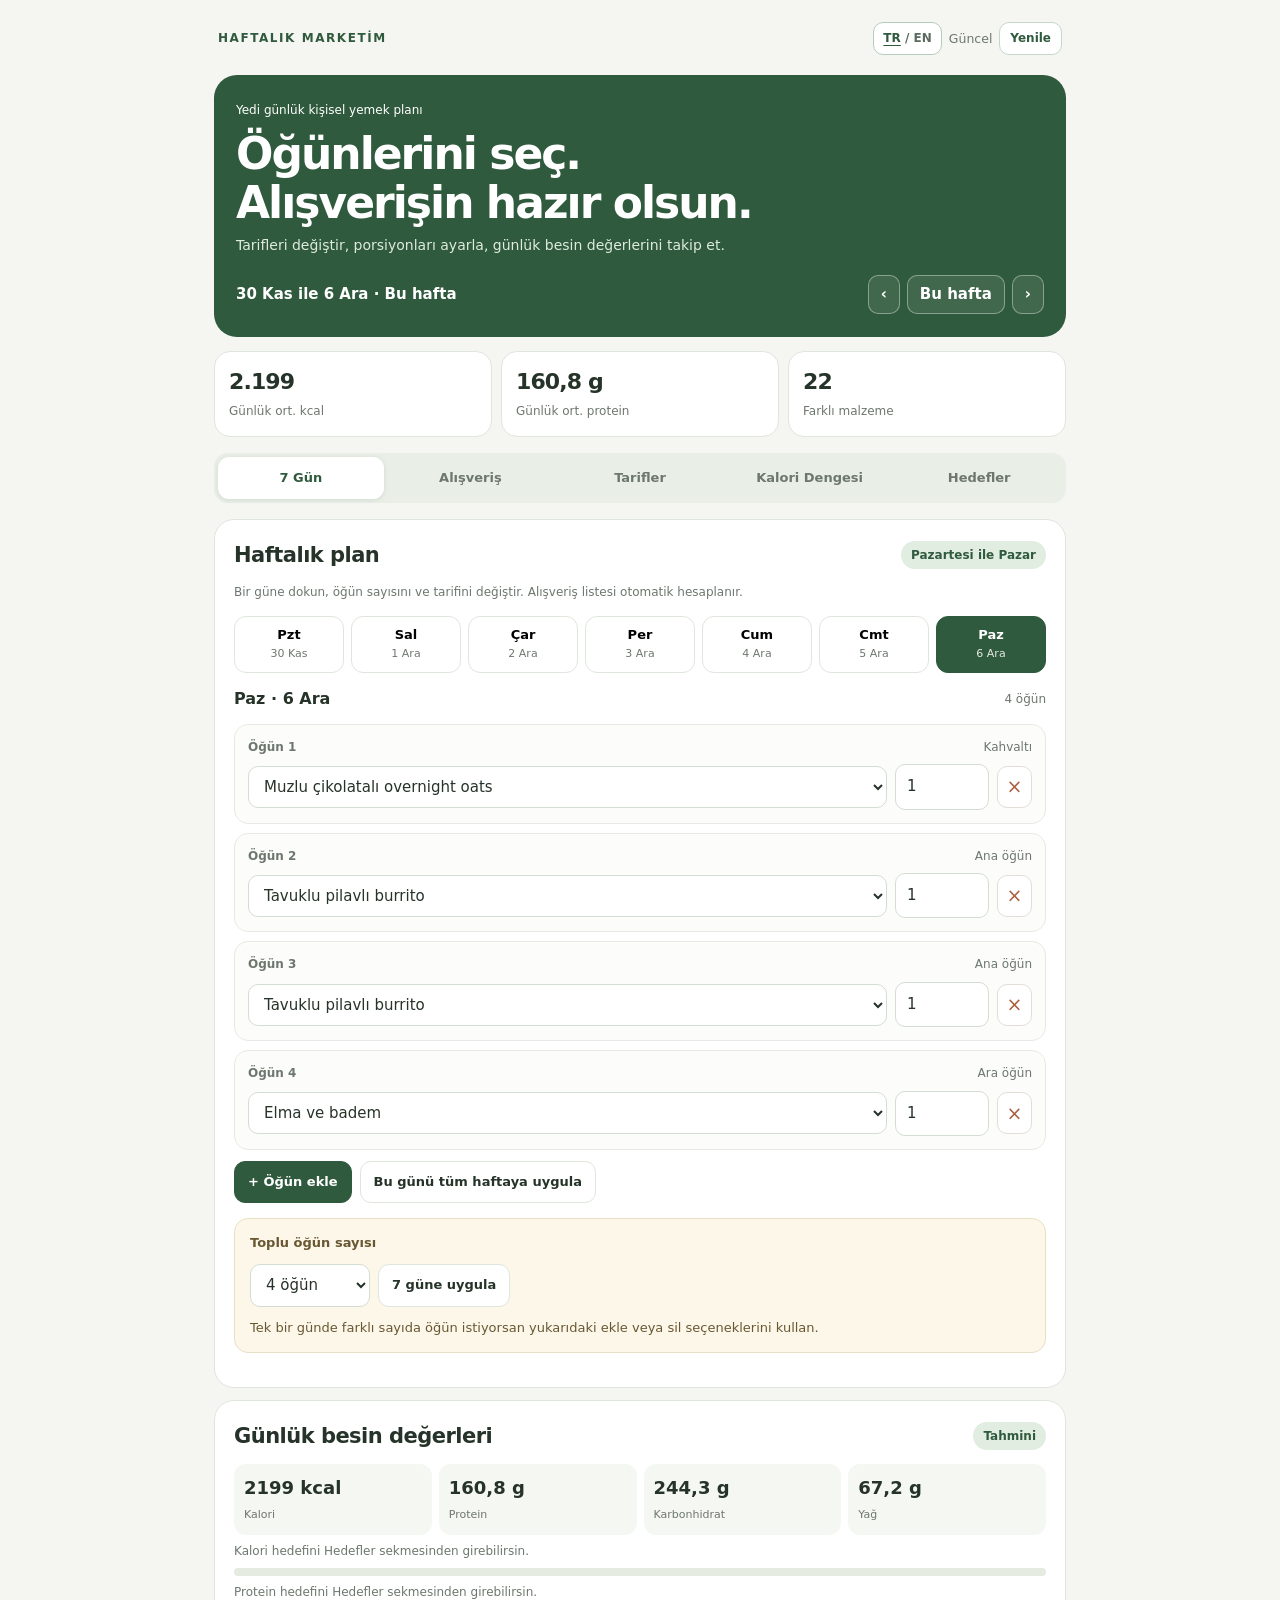
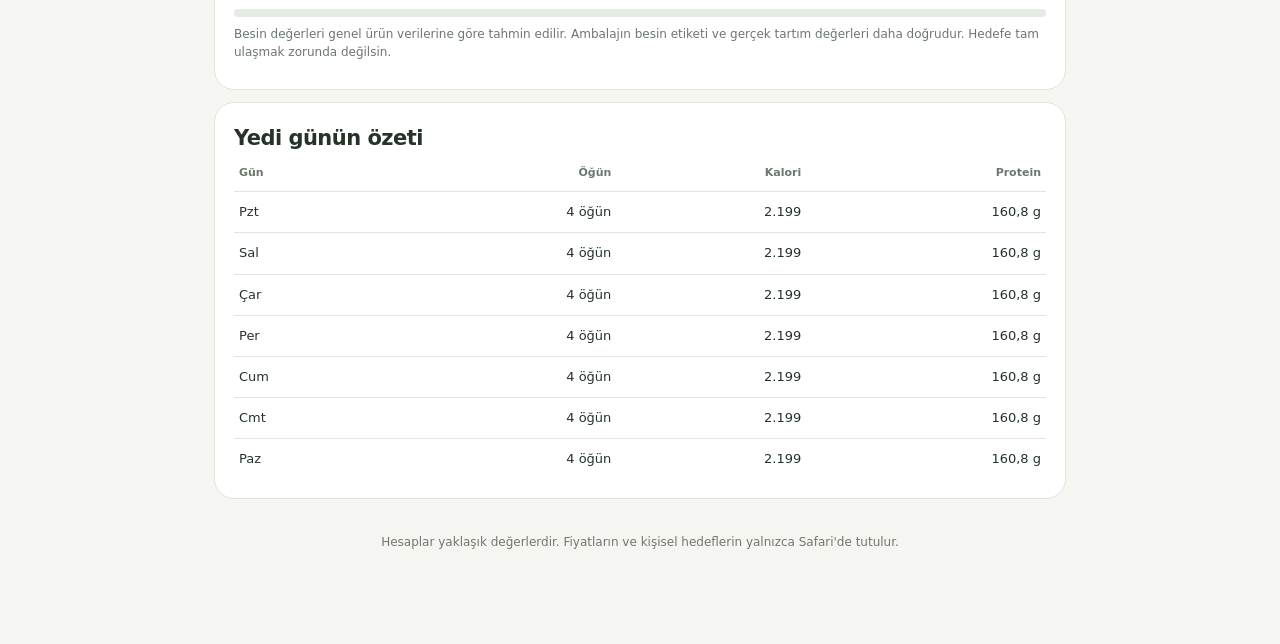
==== commit d834e47c: "Use generic calorie calculator form examples rather than personal measurements" ====
--- a/meal-planner/index.html
+++ b/meal-planner/index.html
@@ -129,9 +129,9 @@
         <div class="panelheader"><h2 data-energy-en="Energy balance">Kalori dengesi</h2><span class="pill" data-energy-en="Estimate">Tahmini</span></div>
         <p class="muted small" data-energy-en="Enter your body measurements and daily routine. The calculator estimates your resting energy needs, daily maintenance calories and the balance against your seven day meal plan.">Vücut ölçülerini ve günlük hareket düzenini gir. Hesaplayıcı dinlenme enerjini, tahmini günlük koruma kalorilerini ve yedi günlük öğün planınla farkını hesaplar.</p>
         <div class="energy-fields">
-          <label><span data-energy-en="Age (years)">Yaş</span><input id="energyAge" type="number" min="18" max="100" step="1" inputmode="numeric" placeholder="28" /></label>
-          <label><span data-energy-en="Height (cm)">Boy (cm)</span><input id="energyHeight" type="number" min="100" max="250" step="1" inputmode="decimal" placeholder="185" /></label>
-          <label><span data-energy-en="Weight (kg)">Kilo (kg)</span><input id="energyWeight" type="number" min="30" max="350" step="0.1" inputmode="decimal" placeholder="80" /></label>
+          <label><span data-energy-en="Age (years)">Yaş</span><input id="energyAge" type="number" min="18" max="100" step="1" inputmode="numeric" placeholder="30" /></label>
+          <label><span data-energy-en="Height (cm)">Boy (cm)</span><input id="energyHeight" type="number" min="100" max="250" step="1" inputmode="decimal" placeholder="175" /></label>
+          <label><span data-energy-en="Weight (kg)">Kilo (kg)</span><input id="energyWeight" type="number" min="30" max="350" step="0.1" inputmode="decimal" placeholder="75" /></label>
           <label><span data-energy-en="Equation coefficient">Denklem katsayısı</span>
             <select id="energyCoefficient">
               <option value="" data-energy-en="Select">Seç</option>
--- a/meal-planner/styles.v2.css
+++ b/meal-planner/styles.v2.css
@@ -1,7 +1,7 @@
 :root{color-scheme:light;--bg:#f5f6f1;--ink:#263329;--sub:#6d776e;--green:#305a3d;--greenlight:#e1ede1;--line:#dfe6dd;--card:#fff;--accent:#e5b87a;--bad:#aa6041}
 *{box-sizing:border-box}html{scroll-behavior:smooth}body{margin:0;background:var(--bg);color:var(--ink);font:15px/1.55 system-ui,-apple-system,BlinkMacSystemFont,"Segoe UI",sans-serif}button,input,select{font:inherit}button{cursor:pointer}button:focus-visible,input:focus-visible,select:focus-visible{outline:3px solid #9cc5a4;outline-offset:2px}
 main{max-width:880px;margin:auto;padding:22px 14px 70px}.brand{font-size:12px;letter-spacing:.13em;color:var(--green);font-weight:800;text-transform:uppercase}.top{display:flex;align-items:center;justify-content:space-between;margin:0 4px 20px;gap:8px}.top small{color:var(--sub)}h1{font-size:clamp(30px,5vw,44px);letter-spacing:-.045em;line-height:1.12;margin:8px 0}h2{font-size:21px;letter-spacing:-.025em;margin:0}h3{font-size:16px;margin:0}p{margin:8px 0}.muted{color:var(--sub)}.small{font-size:12px}.hero{background:var(--green);color:white;border-radius:23px;padding:23px 22px;margin-bottom:14px}.hero p{color:#deebdf;font-size:14px;margin:4px 0 18px}.weekrow{display:flex;justify-content:space-between;align-items:center;gap:8px;flex-wrap:wrap}.weekrow strong{font-size:15px}.weeknav{display:flex;gap:7px}.weeknav button{background:#ffffff16;color:white;border:1px solid #ffffff60;border-radius:10px;padding:7px 12px;font-weight:750}.summary{display:grid;grid-template-columns:repeat(3,1fr);gap:9px;margin:12px 0}.metric{background:var(--card);border:1px solid var(--line);border-radius:16px;padding:13px 14px;min-width:0}.metric b{display:block;font-size:22px;letter-spacing:-.04em}.metric span{font-size:12px;color:var(--sub)}
-.tabs{display:grid;grid-template-columns:repeat(4,1fr);gap:4px;background:#e9eee7;padding:4px;border-radius:14px;margin:16px 0}.tabs button{border:0;border-radius:11px;padding:11px 4px;background:transparent;color:var(--sub);font-size:13px;font-weight:750}.tabs button.active{background:white;box-shadow:0 1px 5px #15341a18;color:var(--green)}
+.tabs{display:grid;grid-template-columns:repeat(5,minmax(0,1fr));gap:4px;background:#e9eee7;padding:4px;border-radius:14px;margin:16px 0}.tabs button{border:0;border-radius:11px;padding:11px 4px;background:transparent;color:var(--sub);font-size:13px;font-weight:750}.tabs button.active{background:white;box-shadow:0 1px 5px #15341a18;color:var(--green)}
 .panel{background:var(--card);border:1px solid var(--line);border-radius:20px;padding:19px;margin:12px 0}.panelheader{display:flex;justify-content:space-between;align-items:center;gap:8px;flex-wrap:wrap;margin-bottom:12px}.daylist{display:grid;grid-template-columns:repeat(7,minmax(0,1fr));gap:7px;margin:14px 0}.daybtn{border:1px solid var(--line);background:white;border-radius:12px;padding:10px 3px;line-height:1.25;text-align:center}.daybtn strong{display:block;font-size:13px}.daybtn small{font-size:11px;color:var(--sub)}.daybtn.active{background:var(--green);border-color:var(--green);color:#fff}.daybtn.active small{color:#e5ece4}
 .slot{border:1px solid #e6eae4;background:#fcfdfa;border-radius:14px;margin-bottom:9px;padding:13px}.slotHead{display:flex;align-items:center;justify-content:space-between;gap:10px;margin-bottom:8px}.slotHead label{font-size:12px;color:var(--sub);font-weight:800}.slotFields{display:grid;grid-template-columns:minmax(0,1fr) 94px 35px;gap:8px;align-items:center}
 select,input[type="number"],input[type="search"]{border:1px solid #d4ddd3;background:#fff;color:var(--ink);border-radius:10px;padding:10px 11px;width:100%;min-width:0;font-size:15px}select{appearance:auto}
@@ -59,3 +59,34 @@
 .lang-toggle:focus-visible{outline:3px solid #93bda0;outline-offset:2px}
 .top-actions{gap:7px;flex-wrap:wrap}
 @media(max-width:430px){.top{align-items:center;gap:6px}.brand{font-size:10px;letter-spacing:.08em}.top-actions{gap:5px}.top-actions small{font-size:10px}.lang-toggle,.update-button{font-size:11px;padding:6px 7px}}
+
+/* Energy balance tab */
+.energy-fields{display:grid;grid-template-columns:repeat(2,minmax(0,1fr));gap:12px;margin:16px 0}
+.energy-fields label,.energy-session-fields label,.energy-target-row label{display:flex;flex-direction:column;gap:5px;font-size:13px;font-weight:750;color:var(--sub)}
+.energy-fields .energy-wide{grid-column:1/-1}
+.energy-fields input,.energy-fields select,.energy-session input,.energy-session select,.energy-target-row input{border:1px solid var(--line);background:white;border-radius:10px;padding:10px;color:var(--ink);width:100%;min-width:0}
+.energy-session{padding:13px;margin:12px 0;background:#f7faf6;border:1px solid var(--line);border-radius:14px}
+.energy-session-fields{display:grid;grid-template-columns:minmax(0,1fr) 125px;gap:10px}
+.energy-day-checks{display:grid;grid-template-columns:repeat(7,minmax(0,1fr));gap:5px}
+.energy-day-check{display:flex;align-items:center;justify-content:center;flex-direction:column;gap:4px;padding:8px 3px;border:1px solid var(--line);border-radius:10px;background:white;font-size:12px;color:var(--sub);cursor:pointer}
+.energy-day-check input{accent-color:var(--green);width:18px;height:18px;margin:0}
+.energy-metrics{display:grid;grid-template-columns:repeat(2,minmax(0,1fr));gap:9px;margin:14px 0}
+.energy-target-row{display:grid;grid-template-columns:200px minmax(0,1fr);gap:16px;align-items:center;padding:14px 0;border-top:1px solid var(--line);border-bottom:1px solid var(--line);margin:16px 0}
+.energy-target-row b{font-size:24px;color:var(--green)}
+.energy-target-row p{margin:2px 0}
+.energy-table-wrap{overflow-x:auto;margin-top:10px}
+.energy-table{min-width:520px}
+.energy-log-input{min-width:66px;width:82px!important;padding:7px 6px!important;font-size:13px!important}
+.energy-difference{font-weight:800;white-space:nowrap}
+.energy-difference small{display:block;font-size:10px;font-weight:400;color:var(--sub)}
+.energy-deficit{color:var(--green)}.energy-surplus{color:#aa6041}
+@media(max-width:600px){
+ .tabs button{font-size:11px;letter-spacing:-.02em}
+ .energy-metrics{gap:7px}
+ .energy-fields{gap:9px}
+ .energy-session-fields{grid-template-columns:1fr 105px}
+ .energy-day-checks{gap:3px}
+ .energy-day-check{font-size:10px;padding:8px 0}
+ .energy-target-row{grid-template-columns:1fr}
+}
+@media(max-width:380px){.tabs button{font-size:10px;padding:9px 0}}
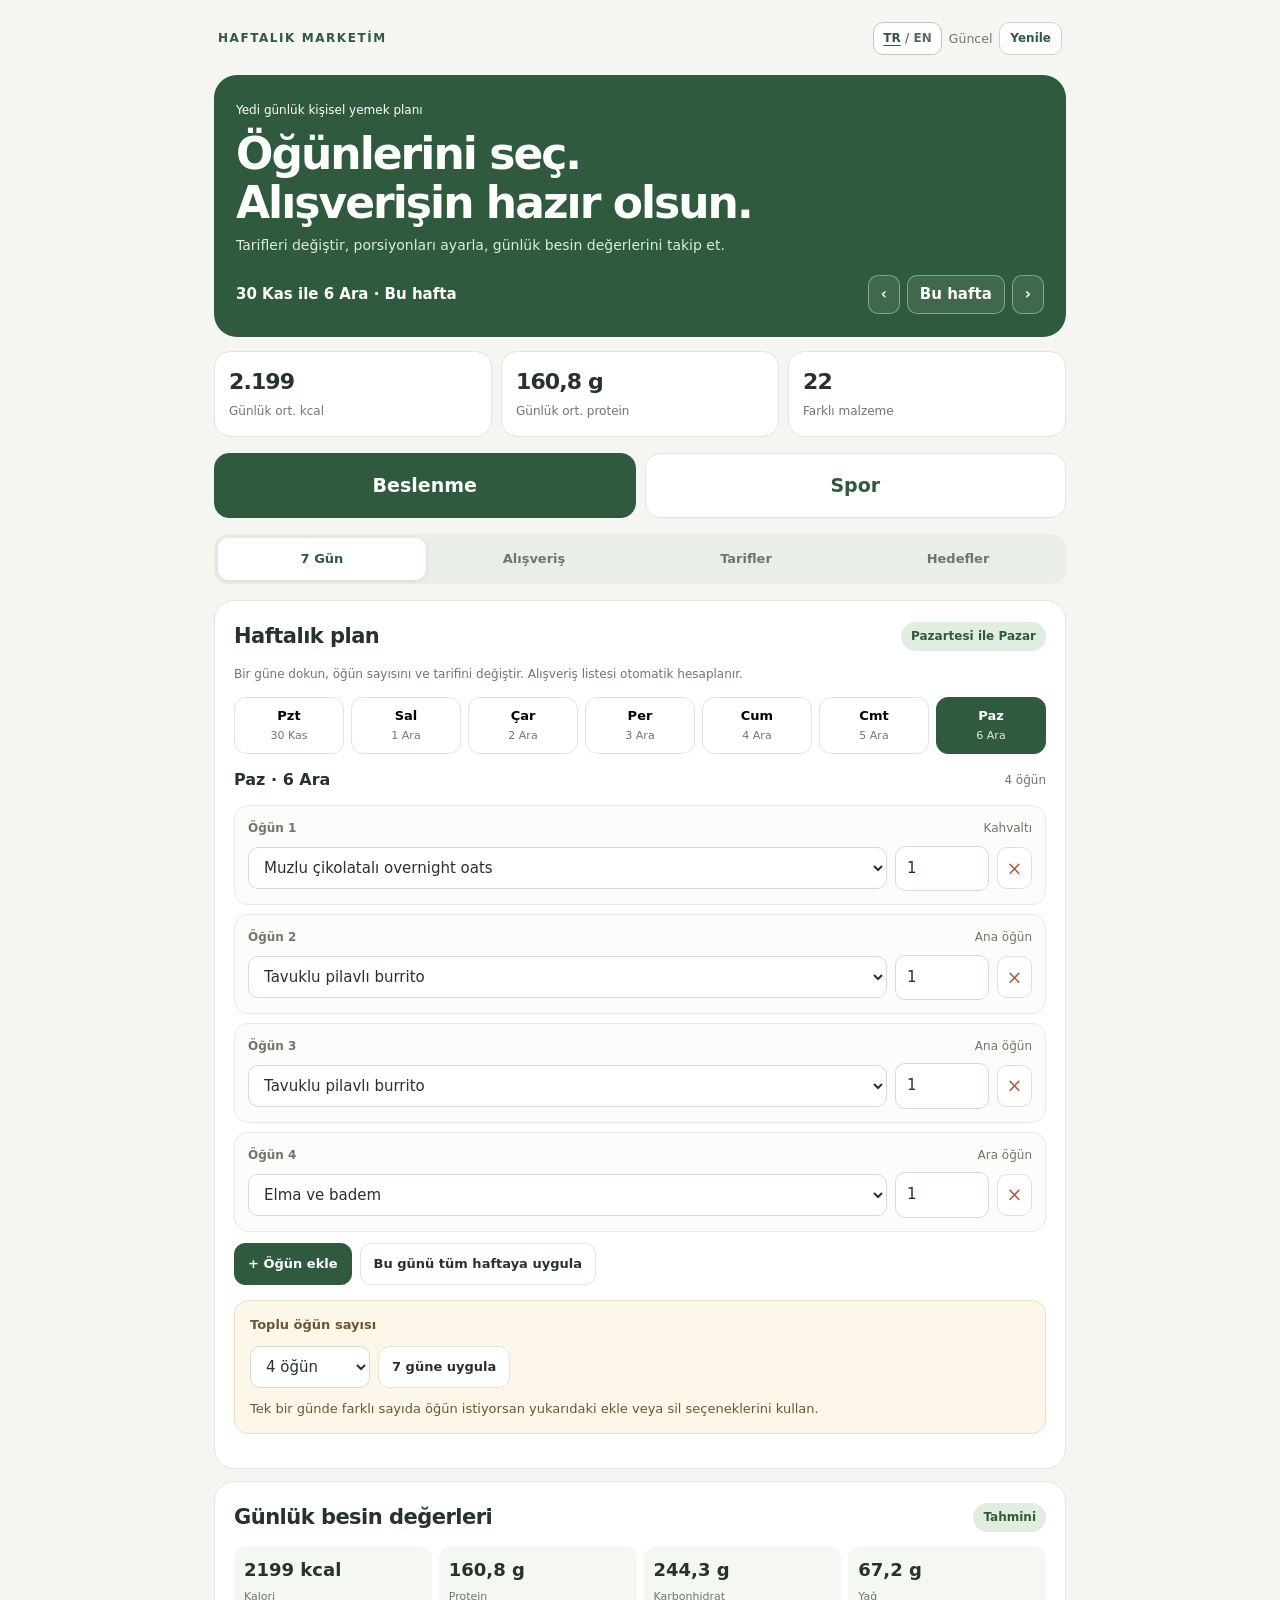
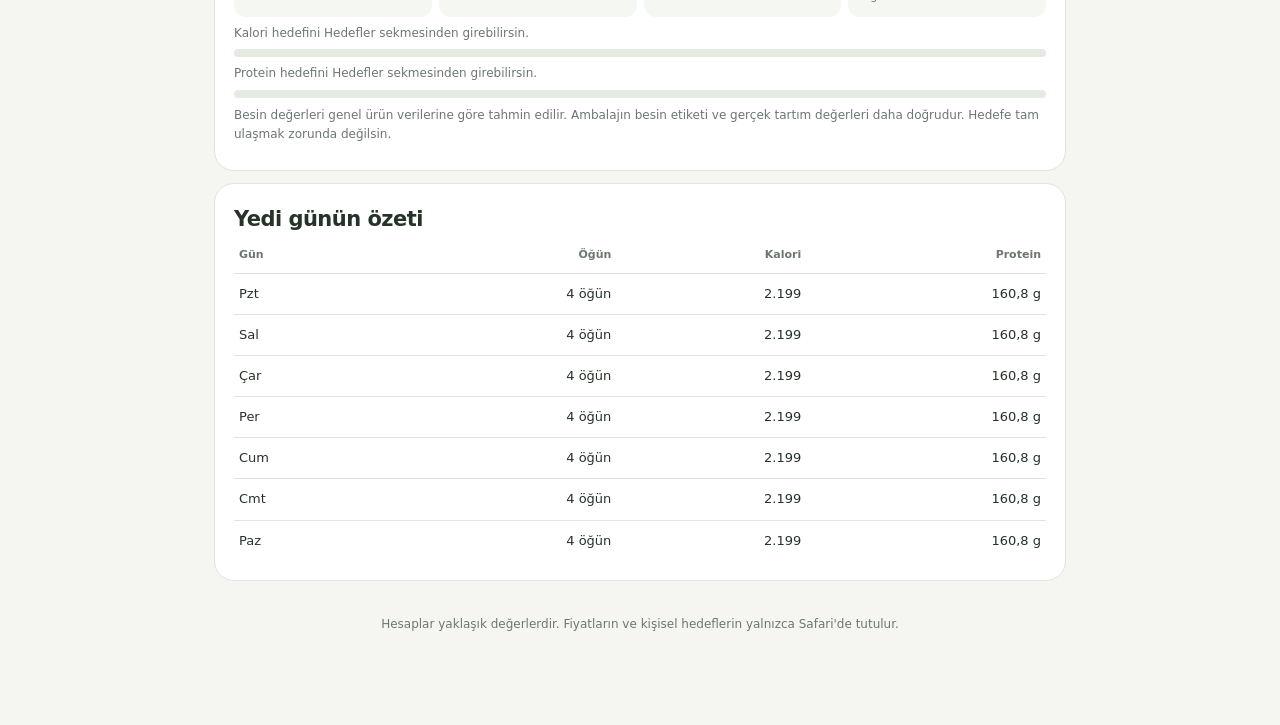
==== commit b59eff83: "Separate nutrition and fitness and add hybrid ACSM Compendium workout model" ====
--- a/meal-planner/index.html
+++ b/meal-planner/index.html
@@ -4,17 +4,17 @@
 <meta charset="utf-8">
 <meta name="viewport" content="width=device-width, initial-scale=1, viewport-fit=cover">
 <meta name="theme-color" content="#f5f6f1">
-<meta name="app-version" content="3.1.0">
+<meta name="app-version" content="4.0.0">
 <meta name="robots" content="noindex,nofollow">
 <meta name="description" content="Yedi günlük yemek planı, tarifler, makro besin hesaplama ve alışveriş listesi.">
 <title>Haftalık Marketim | Beslenme Planlayıcısı</title>
-<link rel="stylesheet" href="./styles.v2.css?v=3.1">
+<link rel="stylesheet" href="./styles.v2.css?v=4.0">
 <script defer src="./engine.v2.js?v=2.3"></script>
 <script defer src="./kitchen.v2.js?v=2.1"></script>
-<script defer src="./i18n.v3.js?v=3.0"></script>
-<script defer src="./energy.v1.js?v=3.1"></script>
-<script defer src="./app.v2.js?v=3.1"></script>
-<script defer src="./energy-ui.v1.js?v=3.1"></script>
+<script defer src="./i18n.v3.js?v=4.0"></script>
+<script defer src="./energy.v2.js?v=4.0"></script>
+<script defer src="./app.v2.js?v=4.0"></script>
+<script defer src="./energy-ui.v2.js?v=4.0"></script>
 </head>
 <body>
 <main>
@@ -42,13 +42,14 @@
       <div class="metric"><b id="avgProtein">0 g</b><span>Günlük ort. protein</span></div>
       <div class="metric"><b id="ingredientCount">0</b><span>Farklı malzeme</span></div>
     </div>
-    <nav class="tabs" role="tablist" aria-label="Uygulama bölümleri">
+    <nav class="major-tabs"><button type="button" data-area="food" class="active" aria-pressed="true">Beslenme</button><button type="button" data-area="sport" aria-pressed="false">Spor</button></nav>
+    <nav class="tabs food-tabs" role="tablist">
       <button data-tab="plan" class="active" role="tab" aria-selected="true">7 Gün</button>
       <button data-tab="shopping" role="tab" aria-selected="false">Alışveriş</button>
       <button data-tab="recipes" role="tab" aria-selected="false">Tarifler</button>
-      <button data-tab="energy" role="tab" aria-selected="false">Kalori Dengesi</button>
       <button data-tab="goals" role="tab" aria-selected="false">Hedefler</button>
     </nav>
+    <nav class="tabs sport-tabs hidden" role="tablist"><button data-tab="training" role="tab" aria-selected="false">Antrenman</button><button data-tab="energy" role="tab" aria-selected="false">Kalori Dengesi</button></nav>
     <section id="planPane">
       <div class="panel">
         <div class="panelheader"><h2>Haftalık plan</h2><span class="pill">Pazartesi ile Pazar</span></div>
@@ -124,7 +125,10 @@
       <div id="recipeList"></div>
     </section>
 
-    <section id="energyPane" class="hidden">
+    <section id="trainingPane" class="hidden" data-sport-ui>
+      <div class="panel"><h2 id="trainingTitle">Antrenman programı</h2><p class="muted small" id="trainingIntro"></p><div id="trainingCards"></div></div>
+    </section>
+    <section id="energyPane" class="hidden" data-sport-ui>
       <div class="panel">
         <div class="panelheader"><h2 data-energy-en="Energy balance">Kalori dengesi</h2><span class="pill" data-energy-en="Estimate">Tahmini</span></div>
         <p class="muted small" data-energy-en="Enter your body measurements and daily routine. The calculator estimates your resting energy needs, daily maintenance calories and the balance against your seven day meal plan.">Vücut ölçülerini ve günlük hareket düzenini gir. Hesaplayıcı dinlenme enerjini, tahmini günlük koruma kalorilerini ve yedi günlük öğün planınla farkını hesaplar.</p>
@@ -154,7 +158,7 @@
         <div class="panelheader"><h2 data-energy-en="Weekly exercise plan">Haftalık egzersiz planı</h2><button id="energyAddSession" class="btn main" type="button" data-energy-en="+ Add workout">+ Antrenman ekle</button></div>
         <p class="small muted" data-energy-en="Choose the activity, duration and exact weekdays. The same workout can repeat on several days. Calculated calories are approximate MET based estimates.">Egzersiz türünü, süresini ve hangi günler yaptığını seç. Bir antrenmanı birden fazla güne koyabilirsin. Yakılan kaloriler yaklaşık MET tahminidir.</p>
         <div id="energySessions"></div>
-        <p class="small muted" id="energySessionHint"></p>
+        <p class="small muted" id="energySessionHint"></p><p class="note hidden" id="energyUncertain"></p>
       </div>
       <div class="panel">
         <h2 data-energy-en="Your estimated energy needs">Tahmini enerji ihtiyacın</h2>
@@ -184,6 +188,7 @@
         </div>
         <div class="note"><b data-energy-en="What does the balance mean?">Kalori farkı ne anlama geliyor?</b><span data-energy-en="A positive balance here means an estimated deficit. A negative value means an estimated surplus. Body weight changes, portion errors, activity variation and metabolic adaptation make these estimates uncertain. Even with logged intake this is not a measured calorie deficit.">Burada pozitif fark tahmini açığı, negatif fark tahmini fazlayı gösterir. Kilo değişimi, porsiyon hataları, antrenman yoğunluğu ve metabolik uyum nedeniyle tahmin kesin değildir. Gerçek tüketim girildiğinde bile bu ölçülmüş bir kalori açığı değildir.</span></div>
         <p class="small muted" data-energy-en="Your measurements and food logs are stored only in this browser, not in the public GitHub repository. This calculator is for adults. Pregnancy, eating disorders, illness or unusual training demands require professional guidance.">Boy, kilo ve tüketim kayıtların yalnızca bu tarayıcıda saklanır. Herkese açık GitHub reposuna gönderilmez. Hesaplayıcı yetişkinler içindir. Gebelik, yeme bozukluğu, hastalık veya olağandışı antrenman yükü söz konusuysa profesyonel değerlendirme gerekir.</p>
+        <div class="note"><b data-energy-en="Hybrid expenditure model">Hibrit enerji harcaması modeli</b><p data-energy-en="Treadmill uses ACSM speed, grade and gait equations; other exercise uses activity-specific 2024 Compendium METs. Incremental expenditure replaces the baseline energy assigned to the same minutes. Resistance and elliptical values remain approximate. Treadmill estimates assume steady exercise without body-weight support on rails.">Koşu bandında ACSM hız, eğim ve hareket biçimi denklemleri; diğer egzersizlerde 2024 Compendium aktiviteye özel MET değerleri kullanılır. Aynı dakikaların normal enerji harcaması çıkarılarak ek harcama hesaplanır. Ağırlık ve eliptik değerleri yaklaşıktır. Koşu bandı hesabı sabit tempo ve tutunarak vücut ağırlığını desteklememe varsayımına dayanır.</p><p data-energy-en="Workout expenditure is based on your plan, not measured exercise. Logged food does not make it a measured deficit. Do not train to chase a calorie number.">Egzersiz harcaması plan üzerinden tahmin edilir, ölçüm değildir. Gerçek tüketim girmek açığı ölçüme dönüştürmez. Kalori sayısını yakalamak için antrenmanı zorlaştırma.</p><a href="https://pmc.ncbi.nlm.nih.gov/articles/PMC7896743/" target="_blank" rel="noopener noreferrer">ACSM walking</a> · <a href="https://pmc.ncbi.nlm.nih.gov/articles/PMC12419060/" target="_blank" rel="noopener noreferrer">ACSM running</a> · <a href="https://pacompendium.com/conditioning-exercise/" target="_blank" rel="noopener noreferrer">2024 Compendium</a> · <a href="https://pubmed.ncbi.nlm.nih.gov/38896201/" target="_blank" rel="noopener noreferrer">Resistance exercise review</a></div>
         <p class="small muted"><a href="https://pubmed.ncbi.nlm.nih.gov/2305711/" target="_blank" rel="noopener noreferrer">Mifflin St Jeor (1990)</a> · <a href="https://pacompendium.com/adult-compendium/" target="_blank" rel="noopener noreferrer">2024 Compendium of Physical Activities</a></p>
       </div>
     </section>
--- a/meal-planner/styles.v2.css
+++ b/meal-planner/styles.v2.css
@@ -90,3 +90,12 @@
  .energy-target-row{grid-template-columns:1fr}
 }
 @media(max-width:380px){.tabs button{font-size:10px;padding:9px 0}}
+
+.major-tabs{display:grid;grid-template-columns:repeat(2,minmax(0,1fr));gap:9px;margin:16px 0 8px}
+.major-tabs button{border:1px solid var(--line);border-radius:15px;padding:17px 8px;background:white;color:var(--green);font-size:19px;font-weight:800;cursor:pointer}
+.major-tabs button.active{background:var(--green);color:white;border-color:var(--green)}
+.food-tabs{grid-template-columns:repeat(4,minmax(0,1fr))}
+.sport-tabs{grid-template-columns:repeat(2,minmax(0,1fr))}
+.training-note-label{display:block;font-size:12px;color:var(--sub);margin:10px 0}
+.training-note-label textarea{display:block;width:100%;margin-top:5px;padding:9px;border:1px solid var(--line);border-radius:9px;background:white;font:inherit;color:var(--ink);resize:vertical}
+#trainingCards ul{padding-left:22px;margin:8px 0}#trainingCards li{margin:4px 0}
